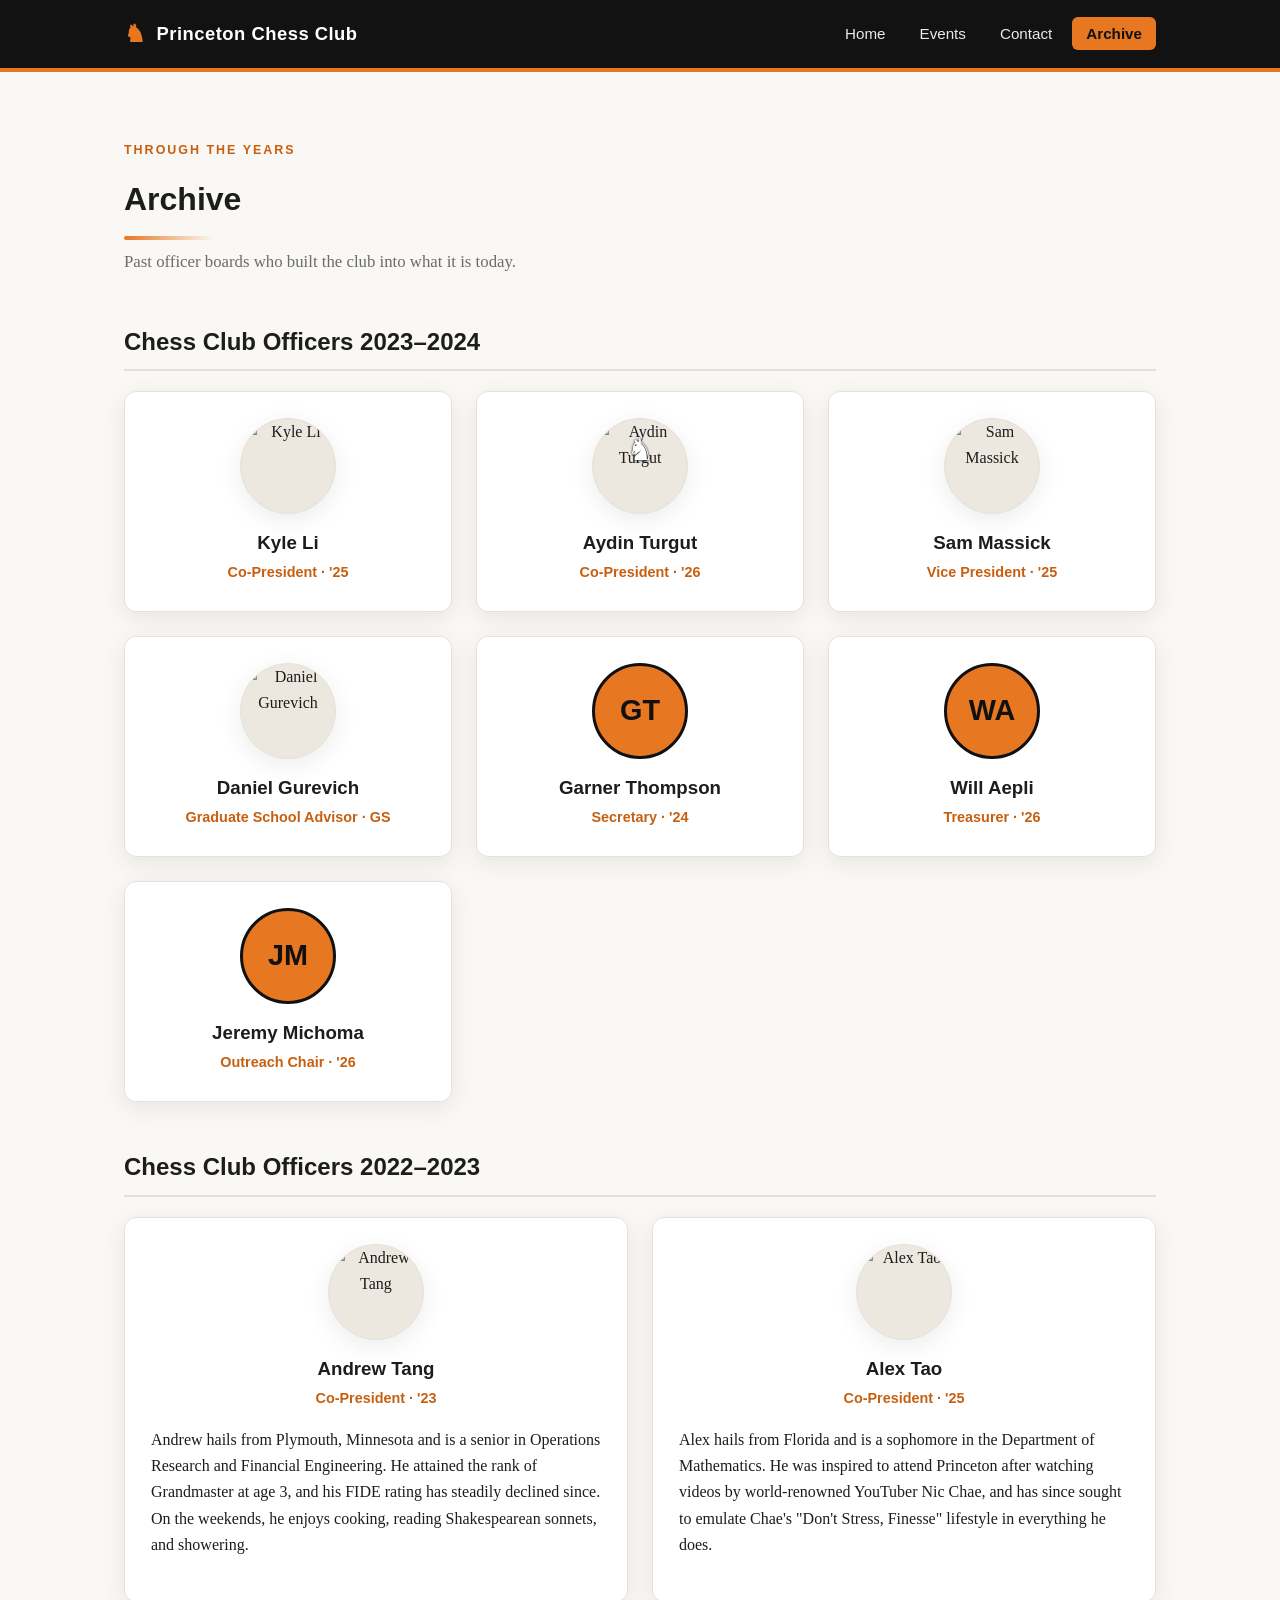
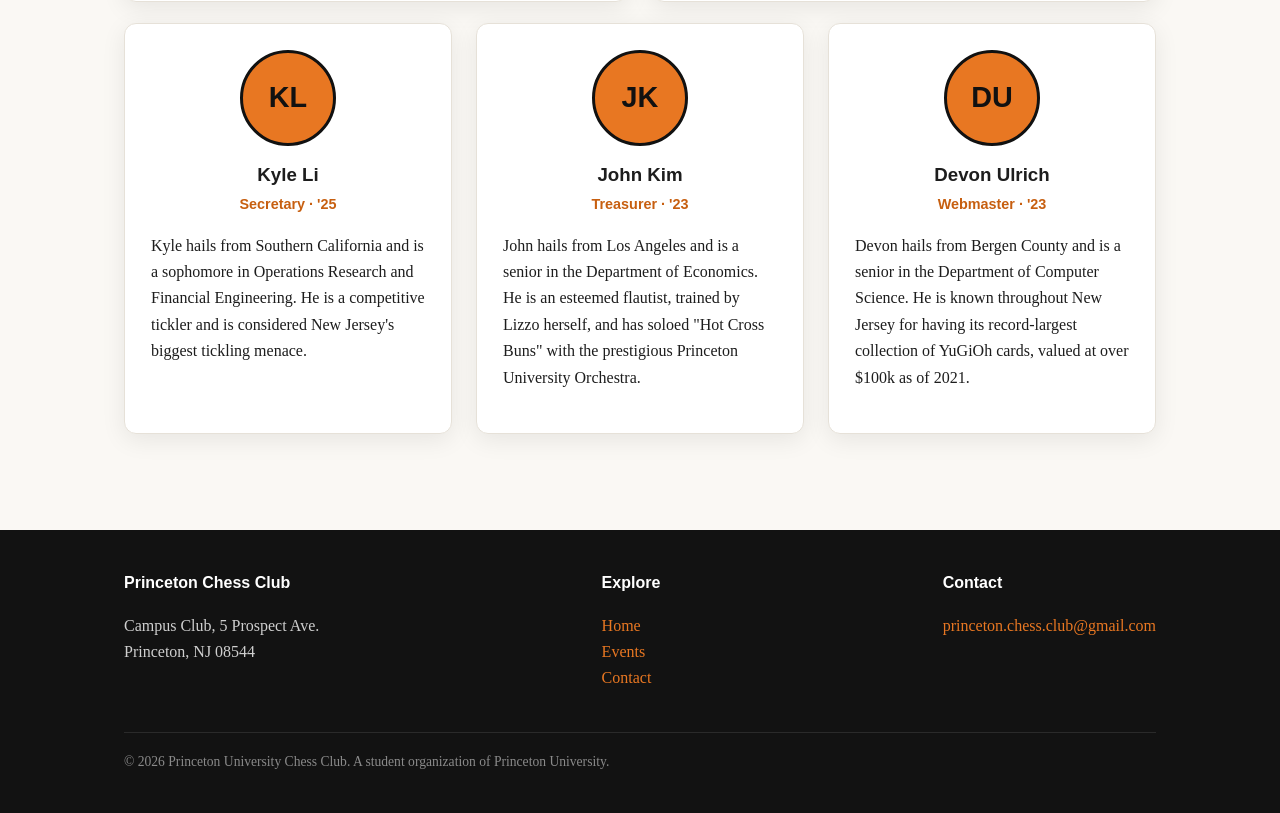
==== archive.html @ aa3be395 "Mirror the official Weebly site structure + document everything - Restructure nav to match the origi" ====
<!DOCTYPE html>
<!--
  ARCHIVE PAGE  (archive.html)
  ============================
  Mirrors the original site's Archive page: past officer boards, with their
  photos and the playful bios from the original site. Cards use class="tilt"
  for the 3D hover effect; photos use class="photo" for the safe fallback.
-->
<html lang="en">
<head>
<meta charset="UTF-8">
<meta name="viewport" content="width=device-width, initial-scale=1">
<title>Archive — Princeton University Chess Club</title>
<link rel="stylesheet" href="styles.css">
</head>
<body>

<nav class="nav">
  <div class="nav-inner">
    <a href="index.html" class="nav-brand"><span class="knight">&#9822;</span> Princeton Chess Club</a>
    <button class="nav-toggle" aria-label="Menu">&#9776;</button>
    <ul class="nav-links">
      <li><a href="index.html">Home</a></li>
      <li><a href="events.html">Events</a></li>
      <li><a href="contact.html">Contact</a></li>
      <li><a href="archive.html" class="active">Archive</a></li>
    </ul>
  </div>
</nav>

<main class="container">
  <p class="eyebrow">Through the Years</p>
  <h1 class="section-title">Archive</h1>
  <p class="section-sub">Past officer boards who built the club into what it is today.</p>

  <!-- ===================== 2023–2024 board ===================== -->
  <h2 class="year-heading">Chess Club Officers 2023&ndash;2024</h2>
  <div class="grid cols-3">
    <div class="card member tilt">
      <div class="photo-frame" style="width:96px;height:96px;border-radius:50%;margin:0 auto 14px;">
        <img class="photo" data-label="Kyle Li" src="https://princetonchess.weebly.com/uploads/1/2/2/9/122975584/published/img-2688_1.jpg" alt="Kyle Li">
      </div>
      <h3>Kyle Li</h3><div class="role">Co-President &middot; '25</div>
    </div>
    <div class="card member tilt">
      <div class="photo-frame" style="width:96px;height:96px;border-radius:50%;margin:0 auto 14px;">
        <img class="photo" data-label="Aydin Turgut" src="https://princetonchess.weebly.com/uploads/1/2/2/9/122975584/editor/img-0133_1.jpeg" alt="Aydin Turgut">
      </div>
      <h3>Aydin Turgut</h3><div class="role">Co-President &middot; '26</div>
    </div>
    <div class="card member tilt">
      <div class="photo-frame" style="width:96px;height:96px;border-radius:50%;margin:0 auto 14px;">
        <img class="photo" data-label="Sam Massick" src="https://princetonchess.weebly.com/uploads/1/2/2/9/122975584/published/sam_1.webp" alt="Sam Massick">
      </div>
      <h3>Sam Massick</h3><div class="role">Vice President &middot; '25</div>
    </div>
    <div class="card member tilt">
      <div class="photo-frame" style="width:96px;height:96px;border-radius:50%;margin:0 auto 14px;">
        <img class="photo" data-label="Daniel Gurevich" src="https://princetonchess.weebly.com/uploads/1/2/2/9/122975584/daniel_1.jpeg" alt="Daniel Gurevich">
      </div>
      <h3>Daniel Gurevich</h3><div class="role">Graduate School Advisor &middot; GS</div>
    </div>
    <div class="card member tilt"><div class="avatar">GT</div><h3>Garner Thompson</h3><div class="role">Secretary &middot; '24</div></div>
    <div class="card member tilt"><div class="avatar">WA</div><h3>Will Aepli</h3><div class="role">Treasurer &middot; '26</div></div>
    <div class="card member tilt"><div class="avatar">JM</div><h3>Jeremy Michoma</h3><div class="role">Outreach Chair &middot; '26</div></div>
  </div>

  <!-- ===================== 2022–2023 board (with the fun bios) ===================== -->
  <h2 class="year-heading">Chess Club Officers 2022&ndash;2023</h2>
  <div class="grid cols-2">
    <div class="card member tilt">
      <div class="photo-frame" style="width:96px;height:96px;border-radius:50%;margin:0 auto 14px;">
        <img class="photo" data-label="Andrew Tang" src="https://princetonchess.weebly.com/uploads/1/2/2/9/122975584/published/penguin_1.jpg" alt="Andrew Tang">
      </div>
      <h3>Andrew Tang</h3><div class="role">Co-President &middot; '23</div>
      <p style="text-align:left;">Andrew hails from Plymouth, Minnesota and is a senior in Operations Research and Financial Engineering. He attained the rank of Grandmaster at age 3, and his FIDE rating has steadily declined since. On the weekends, he enjoys cooking, reading Shakespearean sonnets, and showering.</p>
    </div>
    <div class="card member tilt">
      <div class="photo-frame" style="width:96px;height:96px;border-radius:50%;margin:0 auto 14px;">
        <img class="photo" data-label="Alex Tao" src="https://princetonchess.weebly.com/uploads/1/2/2/9/122975584/editor/img-5971_1.jpg" alt="Alex Tao">
      </div>
      <h3>Alex Tao</h3><div class="role">Co-President &middot; '25</div>
      <p style="text-align:left;">Alex hails from Florida and is a sophomore in the Department of Mathematics. He was inspired to attend Princeton after watching videos by world-renowned YouTuber Nic Chae, and has since sought to emulate Chae's "Don't Stress, Finesse" lifestyle in everything he does.</p>
    </div>
  </div>
  <div class="grid cols-3" style="margin-top:22px;">
    <div class="card member tilt">
      <div class="avatar">KL</div>
      <h3>Kyle Li</h3><div class="role">Secretary &middot; '25</div>
      <p style="text-align:left;">Kyle hails from Southern California and is a sophomore in Operations Research and Financial Engineering. He is a competitive tickler and is considered New Jersey's biggest tickling menace.</p>
    </div>
    <div class="card member tilt">
      <div class="avatar">JK</div>
      <h3>John Kim</h3><div class="role">Treasurer &middot; '23</div>
      <p style="text-align:left;">John hails from Los Angeles and is a senior in the Department of Economics. He is an esteemed flautist, trained by Lizzo herself, and has soloed "Hot Cross Buns" with the prestigious Princeton University Orchestra.</p>
    </div>
    <div class="card member tilt">
      <div class="avatar">DU</div>
      <h3>Devon Ulrich</h3><div class="role">Webmaster &middot; '23</div>
      <p style="text-align:left;">Devon hails from Bergen County and is a senior in the Department of Computer Science. He is known throughout New Jersey for having its record-largest collection of YuGiOh cards, valued at over $100k as of 2021.</p>
    </div>
  </div>
</main>

<footer class="footer">
  <div class="footer-inner">
    <div><h4>Princeton Chess Club</h4><p>Campus Club, 5 Prospect Ave.<br>Princeton, NJ 08544</p></div>
    <div><h4>Explore</h4><p><a href="index.html">Home</a><br><a href="events.html">Events</a><br><a href="contact.html">Contact</a></p></div>
    <div><h4>Contact</h4><p><a href="mailto:princeton.chess.club@gmail.com">princeton.chess.club@gmail.com</a></p></div>
    <div class="copy">&copy; 2026 Princeton University Chess Club. A student organization of Princeton University.</div>
  </div>
</footer>

<script src="script.js"></script>
</body>
</html>
---- styles.css ----
/* ============================================================================
   Princeton Chess Club — shared stylesheet (used by every page)
   ----------------------------------------------------------------------------
   HOW THIS FILE IS ORGANISED (top to bottom):
     1. :root          — colour + size "variables" you can change in one place
     2. Base/reset     — page-wide defaults (fonts, background)
     3. Custom cursor  — hides the arrow and styles the chess-piece cursor
     4. Nav            — the top navigation bar
     5. Layout         — .container, section titles, the .eyebrow label
     6. Hero           — the big animated banner at the top of the home page
     7. Buttons        — .btn styles + hover animation
     8. Cards / grids  — reusable boxes and the column grids
     9. Members/Team   — officer cards and the 3D "tilt" effect
    10. Forms          — input styling
    11. Photos         — image frames + the graceful "fallback" placeholder
    12. Mission/Sponsors — home-page sections
    13. Events/Contact — tournament entries and the contact layout
    14. Footer
    15. Responsive     — phone/tablet adjustments (the @media block)

   TIP: To recolour the whole site, change the values in :root below.
        Every colour elsewhere is written as var(--name), so one edit cascades.
   ============================================================================ */

/* 1. VARIABLES — change a value here and it updates everywhere it's used */
:root {
  --orange: #e87722;       /* Princeton orange */
  --orange-dark: #c75f10;
  --black: #121212;
  --ink: #1d1d1d;
  --paper: #faf8f4;
  --card: #ffffff;
  --muted: #6b6b6b;
  --line: #e6e1d8;
  --shadow: 0 6px 24px rgba(0,0,0,.08);
  --maxw: 1080px;
}

* { box-sizing: border-box; }
html { scroll-behavior: smooth; }
body {
  margin: 0;
  font-family: "Georgia", "Times New Roman", serif;
  color: var(--ink);
  background: var(--paper);
  line-height: 1.65;
}
/* Hide the default arrow site-wide on fine pointers (custom cursor takes over) */
@media (pointer: fine) {
  html.custom-cursor-on, html.custom-cursor-on * { cursor: none !important; }
}

/* Custom chess-piece cursor */
.cursor-piece {
  position: fixed; top: 0; left: 0; z-index: 10000; pointer-events: none;
  font-size: 30px; line-height: 1; transform: translate(-50%, -50%) rotate(0deg);
  color: #fff; text-shadow: 0 0 2px #111, 0 1px 3px rgba(0,0,0,.5);
  transition: font-size .18s ease, color .18s ease, transform .12s ease; will-change: transform;
}
.cursor-piece.hovering { font-size: 40px; color: var(--orange); }
.cursor-piece.clicking { transform: translate(-50%, -50%) scale(.7) rotate(-18deg); }
/* soft glow ring trailing behind */
.cursor-ring {
  position: fixed; top: 0; left: 0; z-index: 9999; pointer-events: none;
  width: 38px; height: 38px; border-radius: 50%; transform: translate(-50%, -50%);
  border: 2px solid rgba(232,119,34,.5);
  transition: width .25s ease, height .25s ease, opacity .3s, border-color .25s; opacity: 0;
}
.cursor-ring.hovering { width: 58px; height: 58px; border-color: rgba(232,119,34,.9); }

/* Scroll reveal */
.reveal { opacity: 0; transform: translateY(28px); transition: opacity .7s ease, transform .7s ease; }
.reveal.in { opacity: 1; transform: none; }

@media (prefers-reduced-motion: reduce) {
  .reveal { opacity: 1; transform: none; transition: none; }
  .cursor-piece, .cursor-ring { display: none !important; }
  html.custom-cursor-on, html.custom-cursor-on * { cursor: auto !important; }
}
h1, h2, h3, .nav-brand { font-family: "Helvetica Neue", Arial, sans-serif; }
a { color: var(--orange-dark); }
img { max-width: 100%; display: block; }

/* ---- Nav ---- */
.nav {
  position: sticky; top: 0; z-index: 50;
  background: var(--black);
  border-bottom: 4px solid var(--orange);
}
.nav-inner {
  max-width: var(--maxw); margin: 0 auto;
  display: flex; align-items: center; justify-content: space-between;
  padding: 14px 24px;
}
.nav-brand {
  color: #fff; font-weight: 800; font-size: 1.15rem;
  text-decoration: none; letter-spacing: .5px;
  display: flex; align-items: center; gap: 10px;
}
.nav-brand .knight { color: var(--orange); font-size: 1.5rem; display: inline-block; transition: transform .4s ease; }
.nav-brand:hover .knight { transform: rotate(360deg) scale(1.2); }
.nav-links { display: flex; gap: 6px; list-style: none; margin: 0; padding: 0; }
.nav-links a {
  color: #eaeaea; text-decoration: none; font-family: "Helvetica Neue", Arial, sans-serif;
  font-size: .95rem; padding: 8px 14px; border-radius: 6px; transition: .2s;
}
.nav-links a:hover { background: #2a2a2a; color: #fff; }
.nav-links a.active { background: var(--orange); color: #111; font-weight: 700; }
.nav-toggle { display: none; background: none; border: 0; color: #fff; font-size: 1.6rem; cursor: pointer; }

/* ---- Layout ---- */
.container { max-width: var(--maxw); margin: 0 auto; padding: 56px 24px; }
.section-title { font-size: 2rem; margin: 0 0 8px; position: relative; }
.section-title::after {
  content: ""; display: block; height: 4px; width: 0; margin-top: 10px;
  background: linear-gradient(90deg, var(--orange), transparent); border-radius: 4px;
  transition: width .8s ease .15s;
}
.section-title.in::after { width: 90px; }
.section-sub { color: var(--muted); margin: 0 0 32px; font-size: 1.05rem; }
.eyebrow {
  font-family: "Helvetica Neue", Arial, sans-serif; text-transform: uppercase;
  letter-spacing: 2px; font-size: .78rem; color: var(--orange-dark); font-weight: 700;
}

/* ---- Hero ---- */
.hero {
  position: relative; overflow: hidden;
  color: #fff; text-align: center; padding: 140px 24px 150px;
  background: linear-gradient(125deg, #0d0d0d, #1c1205, #3a1f02, #0d0d0d);
  background-size: 300% 300%;
  animation: gradientFlow 16s ease infinite;
}
@keyframes gradientFlow {
  0% { background-position: 0% 50%; }
  50% { background-position: 100% 50%; }
  100% { background-position: 0% 50%; }
}
/* drifting checkerboard layer */
.hero::before {
  content: ""; position: absolute; inset: -20%; z-index: 0; opacity: .10;
  background: repeating-conic-gradient(#fff 0% 25%, transparent 0% 50%) 0 / 64px 64px;
  animation: boardDrift 40s linear infinite;
}
@keyframes boardDrift { from { transform: rotate(0deg) translateY(0); } to { transform: rotate(8deg) translateY(-64px); } }
/* radial glow that breathes */
.hero::after {
  content: ""; position: absolute; left: 50%; top: 42%; z-index: 0;
  width: 760px; height: 760px; transform: translate(-50%, -50%);
  background: radial-gradient(circle, rgba(232,119,34,.30), rgba(232,119,34,0) 65%);
  animation: breathe 7s ease-in-out infinite;
}
@keyframes breathe { 0%,100% { opacity: .55; transform: translate(-50%,-50%) scale(1); } 50% { opacity: .9; transform: translate(-50%,-50%) scale(1.18); } }

.hero > * { position: relative; z-index: 2; }
.hero h1 { font-size: 3.6rem; margin: 14px 0 10px; line-height: 1.08; letter-spacing: -1px; animation: heroIn 1s ease both; }
.hero h1 .shimmer {
  background: linear-gradient(90deg, #e87722 0%, #ffd9a8 30%, #fff 50%, #ffd9a8 70%, #e87722 100%);
  background-size: 250% auto; -webkit-background-clip: text; background-clip: text;
  -webkit-text-fill-color: transparent; color: transparent;
  animation: shimmer 4.5s linear infinite;
}
@keyframes shimmer { to { background-position: 250% center; } }
.hero .rotator { display: block; font-size: 1.35rem; min-height: 1.6em; margin: 6px 0 26px; color: var(--orange); font-family: "Helvetica Neue", Arial, sans-serif; font-weight: 700; }
.hero .rotator .word { display: inline-block; animation: wordIn .5s ease; }
@keyframes wordIn { from { opacity: 0; transform: translateY(10px); } to { opacity: 1; transform: none; } }
.hero p { max-width: 620px; margin: 0 auto 30px; font-size: 1.15rem; color: #e2e2e2; animation: heroIn 1s ease .15s both; }
.hero .eyebrow { color: var(--orange); animation: heroIn 1s ease both; }
.hero .btn { animation: heroIn 1s ease .3s both; }
@keyframes heroIn { from { opacity: 0; transform: translateY(24px); } to { opacity: 1; transform: none; } }

/* scroll cue */
.scroll-cue { position: absolute; left: 50%; bottom: 26px; transform: translateX(-50%); z-index: 2; color: rgba(255,255,255,.7); font-size: 1.8rem; animation: bob 1.8s ease-in-out infinite; }
@keyframes bob { 0%,100% { transform: translate(-50%,0); } 50% { transform: translate(-50%,10px); } }

/* wave divider */
.wave { display: block; width: 100%; height: 70px; margin-top: -1px; }
.wave path { fill: var(--paper); }

/* stats band */
.stats { background: var(--black); color: #fff; }
.stats-inner { max-width: var(--maxw); margin: 0 auto; padding: 46px 24px; display: grid; grid-template-columns: repeat(4,1fr); gap: 24px; text-align: center; }
.stat .num { font-family: "Helvetica Neue", Arial, sans-serif; font-size: 2.8rem; font-weight: 800; color: var(--orange); line-height: 1; }
.stat .label { font-family: "Helvetica Neue", Arial, sans-serif; text-transform: uppercase; letter-spacing: 1px; font-size: .8rem; color: #bbb; margin-top: 6px; }

/* marquee */
.marquee { background: var(--orange); color: #111; overflow: hidden; white-space: nowrap; padding: 12px 0; font-family: "Helvetica Neue", Arial, sans-serif; font-weight: 700; }
.marquee .track { display: inline-block; padding-left: 100%; animation: scrollx 22s linear infinite; }
.marquee span { margin: 0 28px; }
@keyframes scrollx { to { transform: translateX(-100%); } }
.marquee:hover .track { animation-play-state: paused; }

/* Floating chess pieces in hero */
.float-piece {
  position: absolute; z-index: 1; color: rgba(232,119,34,.18);
  font-size: 3.4rem; pointer-events: none; user-select: none;
  animation: floatY linear infinite;
}
@keyframes floatY {
  0%   { transform: translateY(110%) rotate(0deg); opacity: 0; }
  10%  { opacity: 1; }
  90%  { opacity: 1; }
  100% { transform: translateY(-140%) rotate(20deg); opacity: 0; }
}

/* ---- Buttons ---- */
.btn {
  display: inline-block; font-family: "Helvetica Neue", Arial, sans-serif;
  background: var(--orange); color: #111; text-decoration: none; font-weight: 700;
  padding: 13px 26px; border-radius: 8px; border: 0; cursor: pointer; transition: .2s; font-size: 1rem;
}
.btn:hover { background: #fff; }
.btn.secondary { background: transparent; color: #fff; border: 2px solid var(--orange); }
.btn.secondary:hover { background: var(--orange); color: #111; }

/* ---- Cards / grids ---- */
.grid { display: grid; gap: 24px; }
.grid.cols-3 { grid-template-columns: repeat(3, 1fr); }
.grid.cols-2 { grid-template-columns: repeat(2, 1fr); }
.card {
  background: var(--card); border: 1px solid var(--line); border-radius: 12px;
  padding: 26px; box-shadow: var(--shadow);
  transition: transform .28s ease, box-shadow .28s ease, border-color .28s ease;
}
.card:hover { transform: translateY(-6px); box-shadow: 0 16px 36px rgba(0,0,0,.14); border-color: var(--orange); }
.card h3 { margin-top: 0; }
.card .icon { font-size: 2rem; display: inline-block; transition: transform .35s ease; }
.card:hover .icon { transform: rotate(-12deg) scale(1.18); }

.btn { transition: transform .2s ease, background .2s ease, box-shadow .2s ease; }
.btn:hover { transform: translateY(-3px); box-shadow: 0 8px 20px rgba(232,119,34,.4); }
.btn:active { transform: translateY(0); }

/* ---- Events ---- */
.event {
  display: flex; gap: 22px; align-items: center; background: var(--card);
  border: 1px solid var(--line); border-left: 6px solid var(--orange);
  border-radius: 10px; padding: 20px 24px; box-shadow: var(--shadow); margin-bottom: 16px;
}
.event .date {
  text-align: center; min-width: 78px; font-family: "Helvetica Neue", Arial, sans-serif;
}
.event .date .day { font-size: 1.9rem; font-weight: 800; color: var(--orange-dark); line-height: 1; }
.event .date .mon { text-transform: uppercase; font-size: .8rem; letter-spacing: 1px; color: var(--muted); }
.event .body { flex: 1; }
.event .body h3 { margin: 0 0 4px; }
.event .body p { margin: 0; color: var(--muted); }
.tag {
  display: inline-block; font-family: "Helvetica Neue", Arial, sans-serif; font-size: .72rem;
  text-transform: uppercase; letter-spacing: 1px; background: #1d1d1d; color: #fff;
  padding: 3px 10px; border-radius: 20px; margin-top: 6px;
}

/* ---- Members ---- */
.member { text-align: center; }
.avatar {
  width: 96px; height: 96px; border-radius: 50%; margin: 0 auto 14px;
  background: var(--orange); color: #111; display: flex; align-items: center; justify-content: center;
  font-family: "Helvetica Neue", Arial, sans-serif; font-weight: 800; font-size: 1.8rem;
  border: 3px solid #111;
}
/* Tilt / interactive team cards */
.tilt { transform-style: preserve-3d; transition: transform .15s ease, box-shadow .25s ease, border-color .25s ease; will-change: transform; }
.tilt .avatar, .tilt h3, .tilt .role { transition: transform .15s ease; transform: translateZ(28px); }
.team-banner {
  text-align: center; padding: 10px 0 6px;
}
.team-banner .lead-avatars { display: flex; justify-content: center; gap: -10px; }
.member h3 { margin: 0 0 2px; }
.member .role { color: var(--orange-dark); font-family: "Helvetica Neue", Arial, sans-serif; font-weight: 700; font-size: .9rem; }
.member .rating { color: var(--muted); font-size: .9rem; }

table.ratings { width: 100%; border-collapse: collapse; background: var(--card); box-shadow: var(--shadow); border-radius: 12px; overflow: hidden; }
table.ratings th, table.ratings td { padding: 14px 18px; text-align: left; border-bottom: 1px solid var(--line); }
table.ratings th { background: var(--black); color: #fff; font-family: "Helvetica Neue", Arial, sans-serif; font-size: .85rem; text-transform: uppercase; letter-spacing: 1px; }
table.ratings tr:last-child td { border-bottom: 0; }
table.ratings tr:hover td { background: #fdf3ea; }

/* ---- Forms ---- */
.form-wrap { background: var(--card); border: 1px solid var(--line); border-radius: 12px; padding: 32px; box-shadow: var(--shadow); }
.field { margin-bottom: 18px; }
.field label { display: block; font-family: "Helvetica Neue", Arial, sans-serif; font-weight: 600; margin-bottom: 6px; font-size: .92rem; }
.field input, .field select, .field textarea {
  width: 100%; padding: 12px 14px; border: 1px solid var(--line); border-radius: 8px;
  font-family: inherit; font-size: 1rem; background: #fff;
}
.field input:focus, .field select:focus, .field textarea:focus { outline: 2px solid var(--orange); border-color: var(--orange); }
.form-note { display: none; margin-top: 16px; padding: 14px; background: #eafaef; border: 1px solid #b7e6c6; border-radius: 8px; color: #1c6b38; font-family: "Helvetica Neue", Arial, sans-serif; }

/* ---- Misc ---- */
.split { display: grid; grid-template-columns: 1.2fr 1fr; gap: 40px; align-items: start; }
.info-list { list-style: none; padding: 0; margin: 0; }
.info-list li { padding: 10px 0; border-bottom: 1px solid var(--line); display: flex; gap: 12px; }
.info-list li b { font-family: "Helvetica Neue", Arial, sans-serif; min-width: 90px; }
.socials { display: flex; gap: 12px; flex-wrap: wrap; }
.socials a { background: var(--black); color: #fff; padding: 10px 16px; border-radius: 8px; text-decoration: none; font-family: "Helvetica Neue", Arial, sans-serif; font-size: .9rem; }
.socials a:hover { background: var(--orange); color: #111; }

/* ---- Photos ---- */
.photo-frame {
  position: relative; border-radius: 12px; overflow: hidden; box-shadow: var(--shadow);
  border: 1px solid var(--line); background: #ece7df;
}
.photo-frame img { width: 100%; height: 100%; object-fit: cover; display: block; transition: transform .6s ease; }
.photo-frame:hover img { transform: scale(1.06); }
.photo-frame .caption {
  position: absolute; left: 0; right: 0; bottom: 0; padding: 14px 16px 12px;
  background: linear-gradient(transparent, rgba(0,0,0,.72)); color: #fff;
  font-family: "Helvetica Neue", Arial, sans-serif; font-size: .88rem;
}
/* graceful fallback when a photo fails to load */
.photo-fallback {
  display: flex; align-items: center; justify-content: center; flex-direction: column;
  width: 100%; height: 100%; min-height: 200px; color: #b58a55; gap: 8px;
  background: repeating-conic-gradient(#efe7da 0% 25%, #e6dccb 0% 50%) 0 / 40px 40px;
}
.photo-fallback .pc { font-size: 2.6rem; }
.photo-fallback .lbl { font-family: "Helvetica Neue", Arial, sans-serif; font-size: .82rem; color: #8a6a3f; }

.gallery { display: grid; grid-template-columns: repeat(4, 1fr); gap: 14px; }
.gallery .photo-frame:nth-child(1) { grid-row: span 2; }
.gallery .photo-frame { min-height: 180px; }

/* ---- Mission / values ---- */
.values .card { border-top: 4px solid var(--orange); }
.mission-statement {
  font-size: 1.5rem; line-height: 1.6; max-width: 820px; font-family: "Georgia", serif;
}
.mission-statement b { color: var(--orange-dark); }

/* ---- Sponsors ---- */
.sponsors { background: #fff; border-top: 1px solid var(--line); border-bottom: 1px solid var(--line); }
.sponsors-inner { max-width: var(--maxw); margin: 0 auto; padding: 44px 24px; text-align: center; }
.sponsor-logos { display: flex; gap: 50px; justify-content: center; align-items: center; flex-wrap: wrap; margin-top: 22px; }
.sponsor-logos img { max-height: 70px; max-width: 230px; filter: grayscale(1); opacity: .75; transition: filter .3s, opacity .3s, transform .3s; }
.sponsor-logos a:hover img { filter: none; opacity: 1; transform: scale(1.05); }

/* ---- Tournament / event entries (Events page) ----
   Each past tournament is an ".event-entry": a card with an optional photo,
   a title, a meta line (place + date), and a description paragraph. */
.event-entry {
  background: var(--card); border: 1px solid var(--line); border-left: 6px solid var(--orange);
  border-radius: 12px; padding: 26px 28px; margin-bottom: 22px; box-shadow: var(--shadow);
}
.event-entry h3 { margin: 0 0 4px; font-size: 1.35rem; }
.event-entry .meta {
  font-family: "Helvetica Neue", Arial, sans-serif; color: var(--orange-dark);
  font-weight: 700; font-size: .9rem; margin-bottom: 10px;
}
.event-entry .donors { font-style: italic; color: var(--muted); font-size: .92rem; }
.year-heading { font-size: 1.5rem; margin: 46px 0 20px; padding-bottom: 8px; border-bottom: 2px solid var(--line); }

/* A photo that sits above an event write-up, with its caption underneath */
.event-photo { margin: 0 0 22px; }
.event-photo .photo-frame { max-height: 380px; }
.event-photo .credit { font-size: .85rem; color: var(--muted); margin-top: 6px; font-style: italic; }

/* Two announcement boxes at the top of the Events page */
.announce { display: grid; grid-template-columns: 1fr 1fr; gap: 22px; margin-bottom: 16px; }
.announce .card h3 { margin-top: 0; }

/* ---- Contact page ---- */
.contact-grid { display: grid; grid-template-columns: 1.2fr 1fr; gap: 32px; align-items: start; }
.contact-grid .big-email { font-size: 1.25rem; font-family: "Helvetica Neue", Arial, sans-serif; font-weight: 700; }
.map-embed { width: 100%; height: 320px; border: 0; border-radius: 12px; box-shadow: var(--shadow); }

@media (max-width: 820px) {
  .announce, .contact-grid { grid-template-columns: 1fr; }
}

/* ---- Footer ---- */
.footer { background: var(--black); color: #cfcfcf; margin-top: 40px; }
.footer-inner { max-width: var(--maxw); margin: 0 auto; padding: 40px 24px; display: flex; justify-content: space-between; flex-wrap: wrap; gap: 24px; }
.footer a { color: var(--orange); text-decoration: none; }
.footer h4 { color: #fff; font-family: "Helvetica Neue", Arial, sans-serif; margin: 0 0 10px; }
.footer .copy { width: 100%; border-top: 1px solid #2a2a2a; padding-top: 18px; font-size: .85rem; color: #8a8a8a; }

/* ---- Responsive ---- */
@media (max-width: 820px) {
  .grid.cols-3, .grid.cols-2 { grid-template-columns: 1fr; }
  .split { grid-template-columns: 1fr; }
  .stats-inner { grid-template-columns: repeat(2,1fr); }
  .hero h1 { font-size: 2.4rem; }
  .nav-toggle { display: block; }
  .nav-links {
    display: none; position: absolute; top: 100%; left: 0; right: 0;
    flex-direction: column; background: var(--black); padding: 12px 24px; gap: 4px;
  }
  .nav-links.open { display: flex; }
  .nav-inner { position: relative; }
}
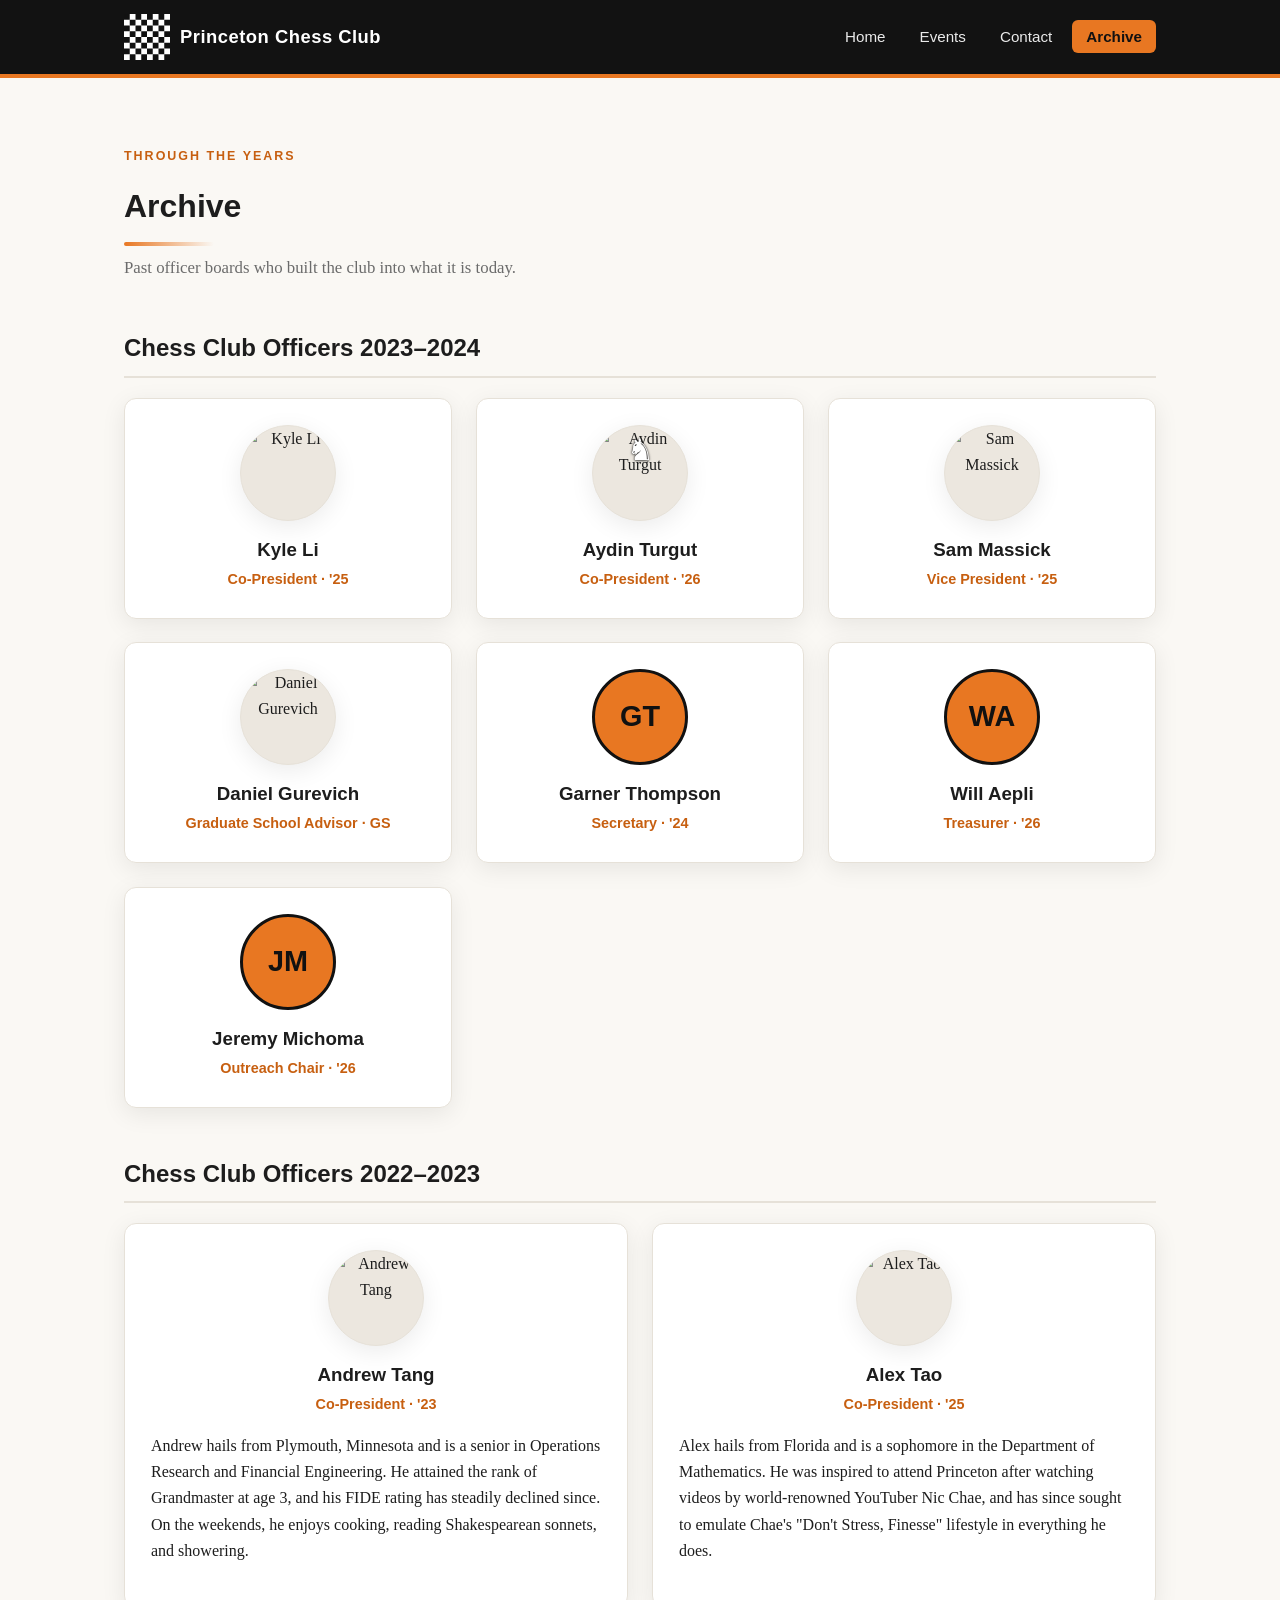
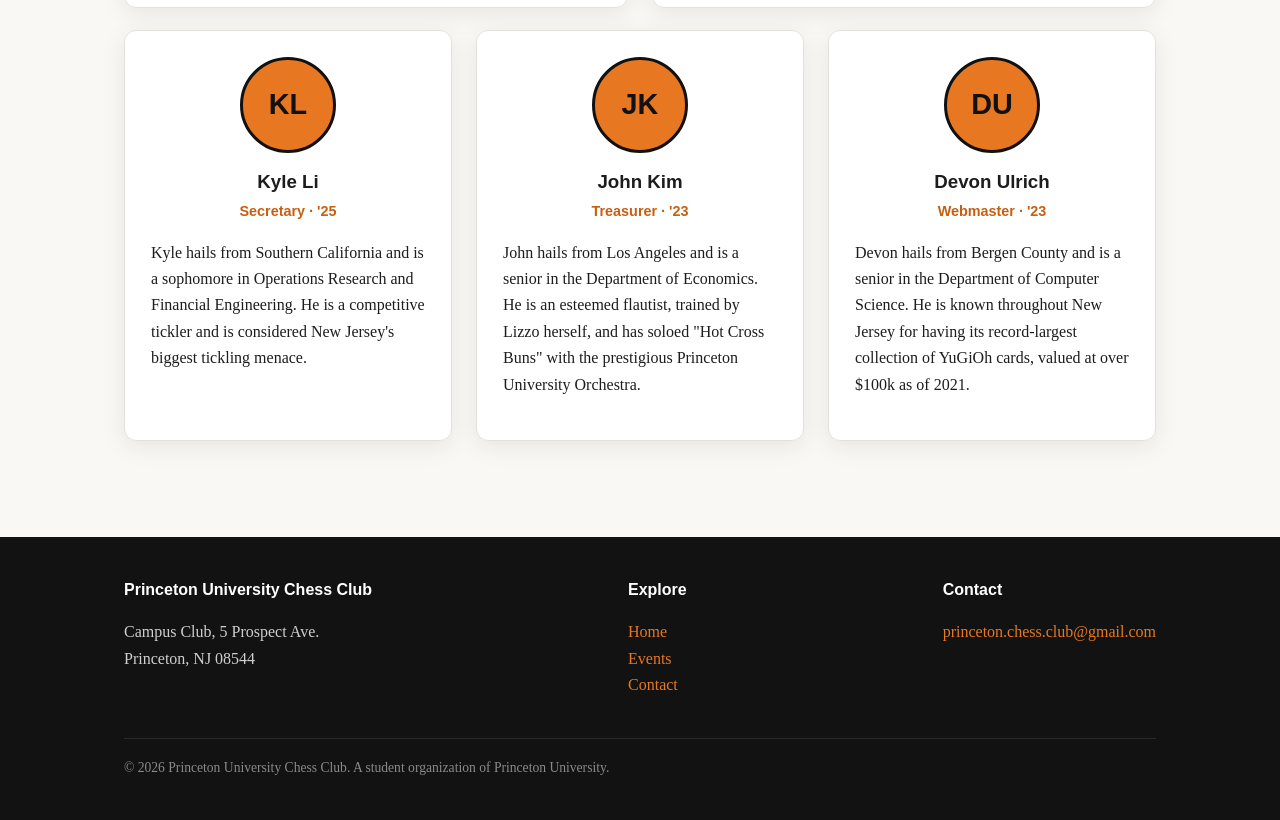
==== commit f427eb6e: "Add Princeton crest logo, sponsors-first home, mission, final copy" ====
--- a/archive.html
+++ b/archive.html
@@ -17,7 +17,7 @@
 
 <nav class="nav">
   <div class="nav-inner">
-    <a href="index.html" class="nav-brand"><span class="knight">&#9822;</span> Princeton Chess Club</a>
+    <a href="index.html" class="nav-brand"><img class="brand-logo" src="logo.svg" alt="Princeton Chess Club logo"> Princeton Chess Club</a>
     <button class="nav-toggle" aria-label="Menu">&#9776;</button>
     <ul class="nav-links">
       <li><a href="index.html">Home</a></li>
@@ -104,7 +104,7 @@
 
 <footer class="footer">
   <div class="footer-inner">
-    <div><h4>Princeton Chess Club</h4><p>Campus Club, 5 Prospect Ave.<br>Princeton, NJ 08544</p></div>
+    <div><h4>Princeton University Chess Club</h4><p>Campus Club, 5 Prospect Ave.<br>Princeton, NJ 08544</p></div>
     <div><h4>Explore</h4><p><a href="index.html">Home</a><br><a href="events.html">Events</a><br><a href="contact.html">Contact</a></p></div>
     <div><h4>Contact</h4><p><a href="mailto:princeton.chess.club@gmail.com">princeton.chess.club@gmail.com</a></p></div>
     <div class="copy">&copy; 2026 Princeton University Chess Club. A student organization of Princeton University.</div>
--- a/styles.css
+++ b/styles.css
@@ -99,6 +99,8 @@
 }
 .nav-brand .knight { color: var(--orange); font-size: 1.5rem; display: inline-block; transition: transform .4s ease; }
 .nav-brand:hover .knight { transform: rotate(360deg) scale(1.2); }
+.nav-brand .brand-logo { height: 46px; width: auto; display: inline-block; transition: transform .4s ease; }
+.nav-brand:hover .brand-logo { transform: rotate(-6deg) scale(1.1); }
 .nav-links { display: flex; gap: 6px; list-style: none; margin: 0; padding: 0; }
 .nav-links a {
   color: #eaeaea; text-decoration: none; font-family: "Helvetica Neue", Arial, sans-serif;
@@ -333,7 +335,48 @@
 .sponsors-inner { max-width: var(--maxw); margin: 0 auto; padding: 44px 24px; text-align: center; }
 .sponsor-logos { display: flex; gap: 50px; justify-content: center; align-items: center; flex-wrap: wrap; margin-top: 22px; }
 .sponsor-logos img { max-height: 70px; max-width: 230px; filter: grayscale(1); opacity: .75; transition: filter .3s, opacity .3s, transform .3s; }
-.sponsor-logos a:hover img { filter: none; opacity: 1; transform: scale(1.05); }
+.sponsor-logos a:hover img { filter: none; opacity: 1; transform: scale(1.08); }
+
+/* Animated sponsors band (the one moved above the mission) */
+.sponsors-hero {
+  position: relative; overflow: hidden;
+  background: linear-gradient(120deg, #fff 0%, #fff7ef 45%, #ffe9d2 50%, #fff7ef 55%, #fff 100%);
+  background-size: 220% 100%; animation: sponsorSheen 7s ease-in-out infinite;
+}
+@keyframes sponsorSheen { 0%,100% { background-position: 0% 0; } 50% { background-position: 100% 0; } }
+
+/* Title: animated gradient text that keeps moving + a growing underline */
+.sponsor-title {
+  font-size: 1rem; letter-spacing: 4px; position: relative; display: inline-block;
+  background: linear-gradient(90deg, var(--orange) 0%, #c75f10 25%, #111 50%, #c75f10 75%, var(--orange) 100%);
+  background-size: 220% auto; -webkit-background-clip: text; background-clip: text;
+  -webkit-text-fill-color: transparent; color: transparent;
+  animation: titleFlow 5s linear infinite, titlePulse 2.6s ease-in-out infinite;
+}
+@keyframes titleFlow { to { background-position: 220% center; } }
+@keyframes titlePulse { 0%,100% { transform: scale(1); } 50% { transform: scale(1.04); } }
+.sponsor-title::after {
+  content: ""; position: absolute; left: 50%; bottom: -8px; transform: translateX(-50%);
+  height: 3px; width: 0; background: var(--orange); border-radius: 3px;
+  animation: titleLine 2.6s ease-in-out infinite;
+}
+@keyframes titleLine { 0%,100% { width: 30px; opacity: .6; } 50% { width: 120px; opacity: 1; } }
+
+/* Logos: float in, then gently bob, with a glow pulse behind them */
+.sponsor-item { position: relative; display: inline-flex; animation: logoFloat 4.5s ease-in-out infinite; }
+.sponsor-item:nth-child(2) { animation-delay: .6s; }
+.sponsor-item::before {
+  content: ""; position: absolute; inset: -18px; border-radius: 50%;
+  background: radial-gradient(circle, rgba(232,119,34,.28), transparent 70%);
+  opacity: 0; transition: opacity .35s; z-index: -1;
+}
+.sponsor-item:hover::before { opacity: 1; }
+@keyframes logoFloat { 0%,100% { transform: translateY(0); } 50% { transform: translateY(-8px); } }
+
+@media (prefers-reduced-motion: reduce) {
+  .sponsors-hero, .sponsor-title, .sponsor-title::after, .sponsor-item { animation: none; }
+  .sponsor-title { -webkit-text-fill-color: var(--orange-dark); color: var(--orange-dark); }
+}
 
 /* ---- Tournament / event entries (Events page) ----
    Each past tournament is an ".event-entry": a card with an optional photo,
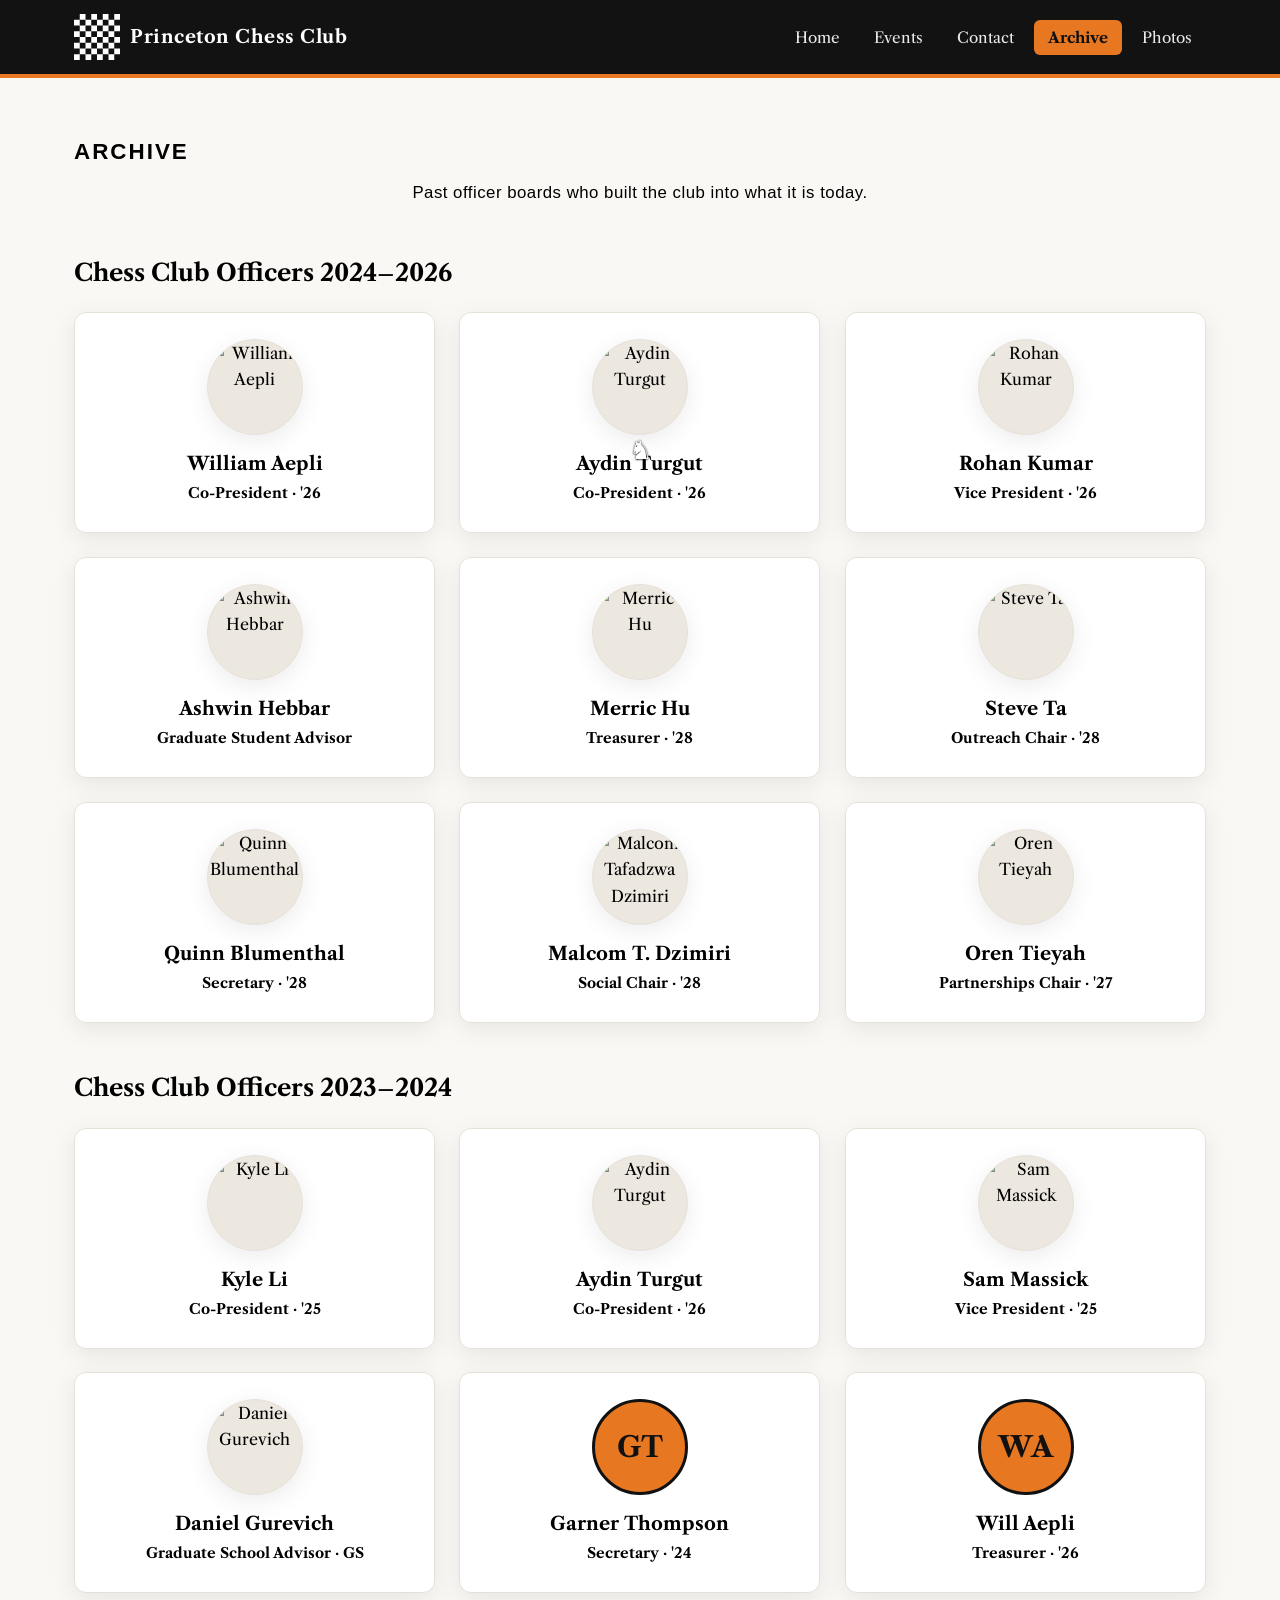
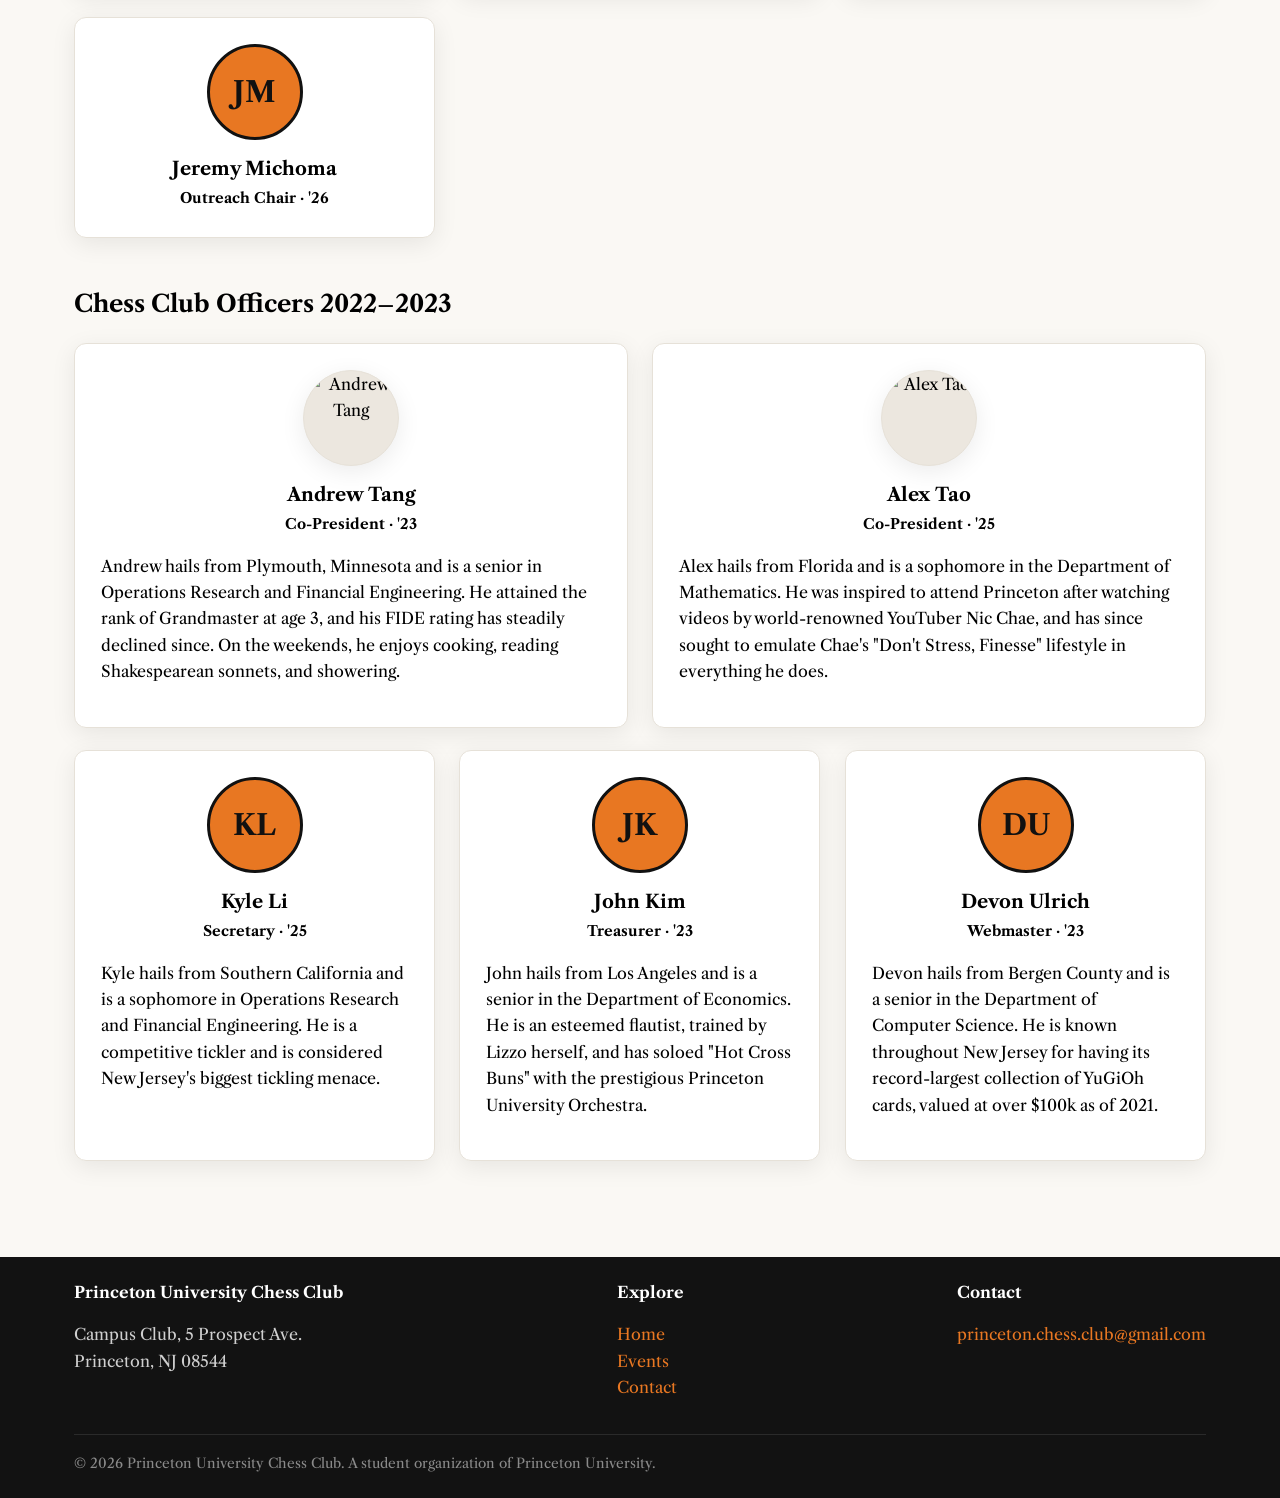
==== commit b5b00e0e: "Add Photos page with collage, Pan-Ams 2026 event, fix event photo display" ====
--- a/archive.html
+++ b/archive.html
@@ -24,14 +24,77 @@
       <li><a href="events.html">Events</a></li>
       <li><a href="contact.html">Contact</a></li>
       <li><a href="archive.html" class="active">Archive</a></li>
+      <li><a href="photos.html">Photos</a></li>
     </ul>
   </div>
 </nav>
 
 <main class="container">
+<svg class="spine spine-subtle" aria-hidden="true" preserveAspectRatio="none">
+  <path class="spine-path" d=""></path>
+</svg>
   <p class="eyebrow">Through the Years</p>
   <h1 class="section-title">Archive</h1>
   <p class="section-sub">Past officer boards who built the club into what it is today.</p>
+
+  <!-- ===================== 2024–2026 board ===================== -->
+  <h2 class="year-heading">Chess Club Officers 2024&ndash;2026</h2>
+  <div class="grid cols-3">
+    <div class="card member tilt">
+      <div class="photo-frame" style="width:96px;height:96px;border-radius:50%;margin:0 auto 14px;">
+        <img class="photo" data-label="William Aepli" src="https://princetonchess.weebly.com/uploads/1/2/2/9/122975584/published/william-aepli-photo.jpg?1750379592" alt="William Aepli">
+      </div>
+      <h3>William Aepli</h3><div class="role">Co-President &middot; '26</div>
+    </div>
+    <div class="card member tilt">
+      <div class="photo-frame" style="width:96px;height:96px;border-radius:50%;margin:0 auto 14px;">
+        <img class="photo" data-label="Aydin Turgut" src="https://princetonchess.weebly.com/uploads/1/2/2/9/122975584/published/img-0133.jpeg?1694532935" alt="Aydin Turgut">
+      </div>
+      <h3>Aydin Turgut</h3><div class="role">Co-President &middot; '26</div>
+    </div>
+    <div class="card member tilt">
+      <div class="photo-frame" style="width:96px;height:96px;border-radius:50%;margin:0 auto 14px;">
+        <img class="photo" data-label="Rohan Kumar" src="https://princetonchess.weebly.com/uploads/1/2/2/9/122975584/published/rohan-kumar.jpg?1750380470" alt="Rohan Kumar">
+      </div>
+      <h3>Rohan Kumar</h3><div class="role">Vice President &middot; '26</div>
+    </div>
+    <div class="card member tilt">
+      <div class="photo-frame" style="width:96px;height:96px;border-radius:50%;margin:0 auto 14px;">
+        <img class="photo" data-label="Ashwin Hebbar" src="https://princetonchess.weebly.com/uploads/1/2/2/9/122975584/published/ashwin.jpg?1750380491" alt="Ashwin Hebbar">
+      </div>
+      <h3>Ashwin Hebbar</h3><div class="role">Graduate Student Advisor</div>
+    </div>
+    <div class="card member tilt">
+      <div class="photo-frame" style="width:96px;height:96px;border-radius:50%;margin:0 auto 14px;">
+        <img class="photo" data-label="Merric Hu" src="https://princetonchess.weebly.com/uploads/1/2/2/9/122975584/published/merric-hu.jpg?1750380243" alt="Merric Hu">
+      </div>
+      <h3>Merric Hu</h3><div class="role">Treasurer &middot; '28</div>
+    </div>
+    <div class="card member tilt">
+      <div class="photo-frame" style="width:96px;height:96px;border-radius:50%;margin:0 auto 14px;">
+        <img class="photo" data-label="Steve Ta" src="https://princetonchess.weebly.com/uploads/1/2/2/9/122975584/published/photo-2025-06-19-18-41-40.png?1750380656" alt="Steve Ta">
+      </div>
+      <h3>Steve Ta</h3><div class="role">Outreach Chair &middot; '28</div>
+    </div>
+    <div class="card member tilt">
+      <div class="photo-frame" style="width:96px;height:96px;border-radius:50%;margin:0 auto 14px;">
+        <img class="photo" data-label="Quinn Blumenthal" src="https://princetonchess.weebly.com/uploads/1/2/2/9/122975584/published/img-20250702-160447-2.jpg?1751498230" alt="Quinn Blumenthal">
+      </div>
+      <h3>Quinn Blumenthal</h3><div class="role">Secretary &middot; '28</div>
+    </div>
+    <div class="card member tilt">
+      <div class="photo-frame" style="width:96px;height:96px;border-radius:50%;margin:0 auto 14px;">
+        <img class="photo" data-label="Malcom T. Dzimiri" src="https://princetonchess.weebly.com/uploads/1/2/2/9/122975584/published/photo-2025-06-20-09-20-05.png?1750461741" alt="Malcom Tafadzwa Dzimiri">
+      </div>
+      <h3>Malcom T. Dzimiri</h3><div class="role">Social Chair &middot; '28</div>
+    </div>
+    <div class="card member tilt">
+      <div class="photo-frame" style="width:96px;height:96px;border-radius:50%;margin:0 auto 14px;">
+        <img class="photo" data-label="Oren Tieyah" src="https://princetonchess.weebly.com/uploads/1/2/2/9/122975584/published/me-image.jpg?1750805683" alt="Oren Tieyah">
+      </div>
+      <h3>Oren Tieyah</h3><div class="role">Partnerships Chair &middot; '27</div>
+    </div>
+  </div>
 
   <!-- ===================== 2023–2024 board ===================== -->
   <h2 class="year-heading">Chess Club Officers 2023&ndash;2024</h2>
--- a/styles.css
+++ b/styles.css
@@ -22,6 +22,10 @@
         Every colour elsewhere is written as var(--name), so one edit cascades.
    ============================================================================ */
 
+/* Site-wide font: Princeton Monticello (University brand face — used if installed
+   locally) with a close Caslon-style web fallback (Libre Caslon Text). */
+@import url('https://fonts.googleapis.com/css2?family=Libre+Caslon+Text:ital,wght@0,400;0,700;1,400&display=swap');
+
 /* 1. VARIABLES — change a value here and it updates everywhere it's used */
 :root {
   --orange: #e87722;       /* Princeton orange */
@@ -33,7 +37,7 @@
   --muted: #6b6b6b;
   --line: #e6e1d8;
   --shadow: 0 6px 24px rgba(0,0,0,.08);
-  --maxw: 1080px;
+  --maxw: 1180px;
 }
 
 * { box-sizing: border-box; }
@@ -50,15 +54,18 @@
   html.custom-cursor-on, html.custom-cursor-on * { cursor: none !important; }
 }
 
-/* Custom chess-piece cursor */
+/* Custom pawn cursor — tilted like a normal arrow cursor (tip points up-left
+   at the actual click point) but still clearly a chess pawn. The glyph's top
+   sits at the pointer; we nudge + rotate it so the "point" lands on target. */
 .cursor-piece {
   position: fixed; top: 0; left: 0; z-index: 10000; pointer-events: none;
-  font-size: 30px; line-height: 1; transform: translate(-50%, -50%) rotate(0deg);
-  color: #fff; text-shadow: 0 0 2px #111, 0 1px 3px rgba(0,0,0,.5);
+  font-size: 26px; line-height: 1; transform-origin: 20% 8%;
+  transform: translate(-18%, -6%) rotate(-32deg);
+  color: #fff; text-shadow: 0 0 1.5px #111, 0 1px 2px rgba(0,0,0,.55);
   transition: font-size .18s ease, color .18s ease, transform .12s ease; will-change: transform;
 }
-.cursor-piece.hovering { font-size: 40px; color: var(--orange); }
-.cursor-piece.clicking { transform: translate(-50%, -50%) scale(.7) rotate(-18deg); }
+.cursor-piece.hovering { font-size: 34px; color: var(--orange); }
+.cursor-piece.clicking { transform: translate(-18%, -6%) rotate(-32deg) scale(.8); }
 /* soft glow ring trailing behind */
 .cursor-ring {
   position: fixed; top: 0; left: 0; z-index: 9999; pointer-events: none;
@@ -77,7 +84,14 @@
   .cursor-piece, .cursor-ring { display: none !important; }
   html.custom-cursor-on, html.custom-cursor-on * { cursor: auto !important; }
 }
-h1, h2, h3, .nav-brand { font-family: "Helvetica Neue", Arial, sans-serif; }
+/* Force Playfair Display everywhere (overrides all other font declarations) */
+body, h1, h2, h3, h4, h5, h6, p, a, span, div, li, ul, blockquote,
+input, select, textarea, button, table, th, td,
+.nav-brand, .nav-links a, .eyebrow, .btn, .role, .meta, .num, .label,
+.section-title, .section-sub, .mission-statement, .year-heading, .credit, .tag {
+  font-family: 'Princeton Monticello', 'Monticello', 'Libre Caslon Text', Georgia, 'Times New Roman', serif !important;
+}
+h1, h2, h3, .nav-brand { font-family: 'Princeton Monticello', 'Monticello', 'Libre Caslon Text', Georgia, serif; }
 a { color: var(--orange-dark); }
 img { max-width: 100%; display: block; }
 
@@ -112,23 +126,106 @@
 
 /* ---- Layout ---- */
 .container { max-width: var(--maxw); margin: 0 auto; padding: 56px 24px; }
-.section-title { font-size: 2rem; margin: 0 0 8px; position: relative; }
-.section-title::after {
-  content: ""; display: block; height: 4px; width: 0; margin-top: 10px;
-  background: linear-gradient(90deg, var(--orange), transparent); border-radius: 4px;
-  transition: width .8s ease .15s;
-}
-.section-title.in::after { width: 90px; }
-.section-sub { color: var(--muted); margin: 0 0 32px; font-size: 1.05rem; }
+
+/* ---- Curvy spine path (home page) ---- */
+main { position: relative; }
+main > section { position: relative; z-index: 1; }
+.spine {
+  position: absolute; top: 0; left: 0; width: 100%; height: 100%;
+  pointer-events: none; z-index: 0; overflow: visible;
+}
+.spine-path {
+  fill: none; stroke: var(--orange); stroke-width: 3;
+  stroke-linecap: round; stroke-linejoin: round; opacity: .55;
+  /* start fully hidden — JS sets the real values once the path is measured */
+  stroke-dasharray: 99999;
+  stroke-dashoffset: 99999;
+  filter: drop-shadow(0 2px 6px rgba(232,119,34,.35));
+  transition: stroke-dashoffset 1.7s cubic-bezier(.22,.61,.36,1);
+  animation: spineBreathe 3.8s ease-in-out infinite;
+}
+/* the burst gently breathes — coming "in and out" around the scene */
+@keyframes spineBreathe {
+  0%, 100% { opacity: .5; }
+  50%      { opacity: .72; }
+}
+/* Subtle variant for events / archive pages — sits behind all text */
+.spine-subtle { z-index: -1; }
+.spine-subtle .spine-path {
+  stroke-width: 1.8; opacity: .32;
+  filter: drop-shadow(0 1px 4px rgba(232,119,34,.2));
+}
+@media (prefers-reduced-motion: reduce) {
+  .spine-path { animation: none; }
+}
+
+/* ---- Contact page "Connect with us" animation ---- */
+.connect-cta {
+  position: relative;
+  display: flex; align-items: center; justify-content: center;
+  gap: 12px; margin: 8px auto 36px;
+  width: fit-content;
+}
+.connect-text {
+  font-family: "Helvetica Neue", Arial, sans-serif;
+  font-size: 1rem; font-weight: 700; letter-spacing: 2.5px;
+  text-transform: uppercase; color: var(--orange);
+  animation: connectFade 2.8s ease-in-out infinite;
+}
+.connect-pulse {
+  display: inline-block; width: 10px; height: 10px;
+  border-radius: 50%; background: var(--orange);
+  animation: connectPulse 2.8s ease-in-out infinite;
+}
+@keyframes connectFade {
+  0%, 100% { opacity: .5; }
+  50%       { opacity: 1; }
+}
+@keyframes connectPulse {
+  0%, 100% { transform: scale(1); opacity: .5; }
+  50%       { transform: scale(1.45); opacity: 1; }
+}
+@media (prefers-reduced-motion: reduce) {
+  .connect-text, .connect-pulse { animation: none; opacity: 1; }
+}
+/* Subheaders are centred so the curve runs down the middle, over the text.
+   script.js nudges them slightly left/right so the line gently weaves. */
+.spine-target {
+  text-align: center;
+  display: block;
+  margin-left: auto; margin-right: auto;
+  transition: transform .7s cubic-bezier(.22,1,.36,1), font-weight .25s ease, color .25s ease;
+  will-change: transform;
+}
+/* Give each subheader clear breathing room so it reads as a header
+   sitting cleanly above its section content. */
+.spine-target.eyebrow { margin-bottom: 6px; }
+.spine-target.section-title { margin-top: 4px; margin-bottom: 28px; }
+/* When the drawn path reaches a header, it "lights up" — bolder and emphasised. */
+.spine-lit { font-weight: 800 !important; color: var(--orange-dark); }
+.spine-lit.section-title { letter-spacing: .3px; }
+.section-title { margin: 0 0 8px; position: relative; }
+/* Section titles copy the "Sponsored by" eyebrow specs EXACTLY. */
+.eyebrow, .section-title {
+  font-family: "Helvetica Neue", Arial, sans-serif !important;
+  text-transform: uppercase !important; letter-spacing: 2px !important;
+  font-size: 1.4rem !important; font-weight: 800 !important;
+}
+/* (section-title underline removed) */
+.section-sub { color: var(--muted); margin: 0 0 32px; font-size: 1.05rem; text-align: center;
+  font-family: "Helvetica Neue", Arial, sans-serif !important; letter-spacing: .5px; }
 .eyebrow {
   font-family: "Helvetica Neue", Arial, sans-serif; text-transform: uppercase;
-  letter-spacing: 2px; font-size: .78rem; color: var(--orange-dark); font-weight: 700;
-}
+  letter-spacing: 2px; font-size: 1.4rem; color: var(--orange-dark); font-weight: 800;
+  display: none;
+}
+/* keep the hero eyebrow visible if ever re-added there */
+.hero .eyebrow { display: block; }
 
 /* ---- Hero ---- */
 .hero {
   position: relative; overflow: hidden;
-  color: #fff; text-align: center; padding: 140px 24px 150px;
+  color: #fff; text-align: center; padding: 34px 24px 40px;
   background: linear-gradient(125deg, #0d0d0d, #1c1205, #3a1f02, #0d0d0d);
   background-size: 300% 300%;
   animation: gradientFlow 16s ease infinite;
@@ -140,33 +237,50 @@
 }
 /* drifting checkerboard layer */
 .hero::before {
-  content: ""; position: absolute; inset: -20%; z-index: 0; opacity: .10;
+  content: ""; position: absolute; top: 0; left: 0; right: 0; bottom: -64px; z-index: 0; opacity: .10;
   background: repeating-conic-gradient(#fff 0% 25%, transparent 0% 50%) 0 / 64px 64px;
   animation: boardDrift 40s linear infinite;
 }
-@keyframes boardDrift { from { transform: rotate(0deg) translateY(0); } to { transform: rotate(8deg) translateY(-64px); } }
+@keyframes boardDrift { from { transform: translateY(0); } to { transform: translateY(-64px); } }
 /* radial glow that breathes */
 .hero::after {
   content: ""; position: absolute; left: 50%; top: 42%; z-index: 0;
   width: 760px; height: 760px; transform: translate(-50%, -50%);
-  background: radial-gradient(circle, rgba(232,119,34,.30), rgba(232,119,34,0) 65%);
+  background: radial-gradient(circle, rgba(232,119,34,.18), rgba(232,119,34,0) 65%);
   animation: breathe 7s ease-in-out infinite;
 }
-@keyframes breathe { 0%,100% { opacity: .55; transform: translate(-50%,-50%) scale(1); } 50% { opacity: .9; transform: translate(-50%,-50%) scale(1.18); } }
+@keyframes breathe { 0%,100% { opacity: .32; transform: translate(-50%,-50%) scale(1); } 50% { opacity: .5; transform: translate(-50%,-50%) scale(1.18); } }
 
 .hero > * { position: relative; z-index: 2; }
-.hero h1 { font-size: 3.6rem; margin: 14px 0 10px; line-height: 1.08; letter-spacing: -1px; animation: heroIn 1s ease both; }
+.hero-corner {
+  position: absolute; top: 16px; left: 20px; z-index: 3;
+  font-family: 'Princeton Monticello', 'Monticello', Georgia, serif;
+  font-size: .95rem; letter-spacing: .5px; color: #fff; opacity: .85;
+}
+.hero h1 {
+  font-size: 3.6rem; margin: 0 0 10px; line-height: 1.08; letter-spacing: -1px;
+  /* Subtle holographic sheen across the whole title — mostly white with a
+     faint iridescent drift so it reads clearly but shimmers. */
+  background: linear-gradient(100deg,
+    #ffffff 0%, #f3e3ff 18%, #ffffff 34%, #e6f3ff 50%,
+    #ffffff 66%, #ffe9d2 82%, #ffffff 100%);
+  background-size: 220% auto; -webkit-background-clip: text; background-clip: text;
+  -webkit-text-fill-color: transparent; color: transparent;
+  animation: heroIn 1s ease both, holo 9s ease-in-out infinite;
+}
+@keyframes holo { 0%,100% { background-position: 0% center; } 50% { background-position: 220% center; } }
+/* "Chess" keeps a hint of orange, but softer than before so it blends in. */
 .hero h1 .shimmer {
-  background: linear-gradient(90deg, #e87722 0%, #ffd9a8 30%, #fff 50%, #ffd9a8 70%, #e87722 100%);
-  background-size: 250% auto; -webkit-background-clip: text; background-clip: text;
+  background: linear-gradient(100deg, #ffe2c2 0%, #fff 35%, #ffd9a8 55%, #fff 75%, #ffe2c2 100%);
+  background-size: 220% auto; -webkit-background-clip: text; background-clip: text;
   -webkit-text-fill-color: transparent; color: transparent;
-  animation: shimmer 4.5s linear infinite;
-}
-@keyframes shimmer { to { background-position: 250% center; } }
+  animation: shimmer 7s linear infinite;
+}
+@keyframes shimmer { to { background-position: 220% center; } }
 .hero .rotator { display: block; font-size: 1.35rem; min-height: 1.6em; margin: 6px 0 26px; color: var(--orange); font-family: "Helvetica Neue", Arial, sans-serif; font-weight: 700; }
 .hero .rotator .word { display: inline-block; animation: wordIn .5s ease; }
 @keyframes wordIn { from { opacity: 0; transform: translateY(10px); } to { opacity: 1; transform: none; } }
-.hero p { max-width: 620px; margin: 0 auto 30px; font-size: 1.15rem; color: #e2e2e2; animation: heroIn 1s ease .15s both; }
+.hero p { max-width: 620px; margin: 0 auto 22px; font-size: 1.15rem; color: #e2e2e2; animation: heroIn 1s ease .15s both; }
 .hero .eyebrow { color: var(--orange); animation: heroIn 1s ease both; }
 .hero .btn { animation: heroIn 1s ease .3s both; }
 @keyframes heroIn { from { opacity: 0; transform: translateY(24px); } to { opacity: 1; transform: none; } }
@@ -323,14 +437,103 @@
 .gallery .photo-frame:nth-child(1) { grid-row: span 2; }
 .gallery .photo-frame { min-height: 180px; }
 
+/* Make all content text black (hero & footer keep their light text). */
+main, main p, main h1, main h2, main h3, main h4, main li, main span,
+main .section-sub, main .eyebrow, main .role, main .meta, main .credit,
+main .mission-statement, .member-stack .member-info .bio {
+  color: #000 !important;
+}
+main .mission-statement b { color: #000 !important; }
+main .mission-statement .accent { color: var(--orange) !important; }
+main .accent { color: var(--orange) !important; }
+
+/* ---- Meet the team: big square photo + separate bio card beneath ---- */
+.member-stack { display: flex; flex-direction: column; gap: 14px; align-items: center; align-self: stretch; }
+/* Uniform portrait rectangles — every photo the same size, cropped to fill & centered. */
+.member-stack .member-photo {
+  border-radius: 14px; margin: 0 auto; width: 100%; max-width: 230px; aspect-ratio: 3 / 4; height: auto;
+}
+.member-stack .member-photo img {
+  width: 100%; height: 100%; object-fit: cover; object-position: center top; display: block;
+}
+.member-stack .member-photo .photo-fallback { width: 100%; height: 100%; min-height: 0; }
+.member-stack .member-info { text-align: center; padding: 20px; width: 100%; max-width: 280px; flex: 1; }
+.member-stack .member-info h3 { margin: 0 0 4px; }
+.member-stack .member-info .bio { margin: 12px 0 0; color: var(--muted); font-size: .95rem; text-align: left; }
+
+/* ---- Etched stick-figure scene beside Suriya ---- */
+.etch-scene {
+  grid-column: span 2; margin: 0; align-self: stretch;
+  display: flex; align-items: center; justify-content: center;
+  min-height: 360px; padding: 6px; position: relative; z-index: 0;
+}
+.etch-scene svg {
+  width: 100%; height: 100%; max-width: none;
+  color: #6b4626; /* warm cocoa ink for a cozier feel */
+  opacity: .5; mix-blend-mode: multiply;
+}
+.etch-scene .etch-caption {
+  font-family: 'Princeton Monticello', 'Monticello', Georgia, serif;
+  font-size: 13px; letter-spacing: 1px; fill: currentColor; opacity: .85;
+}
+
+/* Speech-bubble overlay: full opacity, on top, NOT faded/blended like the sketch. */
+.etch-scene { }
+.etch-scene svg.etch-bubbles {
+  position: absolute; inset: 0; width: 100%; height: 100%;
+  opacity: 1; mix-blend-mode: normal; color: inherit; pointer-events: none;
+}
+.etch-bubbles text {
+  fill: #111; text-anchor: middle; font-weight: 700;
+  font-family: "Helvetica Neue", Arial, sans-serif; font-size: 13px;
+}
+.etch-bubbles .bub {
+  opacity: 0; transform-box: fill-box; transform-origin: center bottom;
+  animation: bubPop 12s ease-in-out infinite;
+}
+@keyframes bubPop {
+  0%   { opacity: 0; transform: scale(.25); }
+  3%   { opacity: 1; transform: scale(1.12); }
+  6%   { transform: scale(1); }
+  17%  { opacity: 1; transform: scale(1); }
+  21%  { opacity: 0; transform: scale(.8); }
+  100% { opacity: 0; transform: scale(.8); }
+}
+@media (prefers-reduced-motion: reduce) {
+  .etch-bubbles .bub { animation: none; opacity: 1; }
+}
+
+/* Subtle facial "animations" — give each onlooker its own little tic. */
+.etch-ink .gasp, .etch-ink .blink, .etch-ink .talk, .etch-ink .furrow {
+  transform-box: fill-box; transform-origin: center;
+}
+.etch-ink .gasp   { animation: etchGasp 2.6s ease-in-out infinite; }
+.etch-ink .blink  { animation: etchBlink 4.2s steps(1, end) infinite; }
+.etch-ink .talk   { animation: etchTalk 1.7s ease-in-out infinite; }
+.etch-ink .furrow { animation: etchFurrow 3.4s ease-in-out infinite; }
+@keyframes etchGasp   { 0%,100% { transform: scaleY(.55); } 50% { transform: scaleY(1.15); } }
+@keyframes etchBlink  { 0%,90%,100% { transform: scaleY(1); } 95% { transform: scaleY(.12); } }
+@keyframes etchTalk   { 0%,100% { transform: translateY(0); } 50% { transform: translateY(1.3px); } }
+@keyframes etchFurrow { 0%,100% { transform: translateY(0); } 50% { transform: translateY(-1.1px); } }
+@media (prefers-reduced-motion: reduce) {
+  .etch-ink .gasp, .etch-ink .blink, .etch-ink .talk, .etch-ink .furrow { animation: none; }
+}
+@media (max-width: 760px) { .etch-scene { display: none; } }
+
 /* ---- Mission / values ---- */
 .values .card { border-top: 4px solid var(--orange); }
 .mission-statement {
-  font-size: 1.5rem; line-height: 1.6; max-width: 820px; font-family: "Georgia", serif;
-}
+  font-size: 1.15rem; line-height: 1.6; max-width: 900px; margin-left: auto; margin-right: auto;
+  text-align: center; font-family: "Georgia", serif; white-space: nowrap;
+}
+@media (max-width: 900px) {
+  .mission-statement { white-space: normal; }
+}
+.mission-statement b { font-weight: 500; }
 .mission-statement b { color: var(--orange-dark); }
 
 /* ---- Sponsors ---- */
+.sponsors-label { display: block; text-align: center; margin: -34px 0 12px; }
 .sponsors { background: #fff; border-top: 1px solid var(--line); border-bottom: 1px solid var(--line); }
 .sponsors-inner { max-width: var(--maxw); margin: 0 auto; padding: 44px 24px; text-align: center; }
 .sponsor-logos { display: flex; gap: 50px; justify-content: center; align-items: center; flex-wrap: wrap; margin-top: 22px; }
@@ -391,16 +594,77 @@
   font-weight: 700; font-size: .9rem; margin-bottom: 10px;
 }
 .event-entry .donors { font-style: italic; color: var(--muted); font-size: .92rem; }
-.year-heading { font-size: 1.5rem; margin: 46px 0 20px; padding-bottom: 8px; border-bottom: 2px solid var(--line); }
-
-/* A photo that sits above an event write-up, with its caption underneath */
-.event-photo { margin: 0 0 22px; }
-.event-photo .photo-frame { max-height: 380px; }
-.event-photo .credit { font-size: .85rem; color: var(--muted); margin-top: 6px; font-style: italic; }
+.year-heading { font-size: 1.5rem; margin: 46px 0 20px; }
+
+/* A photo that sits above an event write-up — breaks out to full viewport width */
+.event-photo {
+  margin: 0 0 22px;
+  width: 100vw;
+  position: relative;
+  left: 50%;
+  right: 50%;
+  margin-left: -50vw;
+  margin-right: -50vw;
+}
+.event-photo .photo-frame {
+  border-radius: 0;
+  border-left: none;
+  border-right: none;
+}
+.event-photo .photo-frame img {
+  width: 100%;
+  height: auto;
+  object-fit: initial;
+  image-rendering: -webkit-optimize-contrast;
+  image-rendering: crisp-edges;
+}
+.event-photo .credit {
+  font-size: .85rem; color: var(--muted); margin-top: 6px; font-style: italic;
+  max-width: var(--maxw); margin-left: auto; margin-right: auto; padding: 0 24px;
+}
+
+/* Full-width photo grids (e.g. cols-2) */
+.grid.cols-2:has(.event-photo) {
+  width: 100vw;
+  position: relative;
+  left: 50%;
+  right: 50%;
+  margin-left: -50vw;
+  margin-right: -50vw;
+  padding: 0;
+  gap: 4px;
+}
+.grid.cols-2:has(.event-photo) .event-photo {
+  width: auto;
+  left: auto;
+  right: auto;
+  margin-left: 0;
+  margin-right: 0;
+  margin-bottom: 0;
+}
+.grid.cols-2:has(.event-photo) .event-photo .photo-frame {
+  max-height: 420px;
+  background: #1a1a1a;
+}
+.grid.cols-2:has(.event-photo) .event-photo .photo-frame img {
+  width: 100%;
+  height: auto;
+  object-fit: initial;
+  image-rendering: -webkit-optimize-contrast;
+  image-rendering: crisp-edges;
+}
+.grid.cols-2:has(.event-photo) .event-photo .credit {
+  max-width: none;
+  padding: 0 12px;
+}
 
 /* Two announcement boxes at the top of the Events page */
 .announce { display: grid; grid-template-columns: 1fr 1fr; gap: 22px; margin-bottom: 16px; }
 .announce .card h3 { margin-top: 0; }
+/* The secondary button uses white text for the dark hero; on the white
+   announcement card it must use dark/orange text so it's readable. */
+.announce .btn.secondary { color: var(--orange-dark); border-color: var(--orange); }
+.announce .btn.secondary:hover { color: #111; }
 
 /* ---- Contact page ---- */
 .contact-grid { display: grid; grid-template-columns: 1.2fr 1fr; gap: 32px; align-items: start; }
@@ -411,9 +675,64 @@
   .announce, .contact-grid { grid-template-columns: 1fr; }
 }
 
+/* ---- Google Calendar ---- */
+.calendar-section { margin: 40px 0 48px; }
+.calendar-subtitle { color: var(--muted); font-size: .95rem; margin: 4px 0 20px; }
+.calendar-wrapper {
+  background: var(--card);
+  border: 1px solid var(--line);
+  border-radius: 10px;
+  overflow: hidden;
+  box-shadow: var(--shadow);
+}
+.calendar-embed {
+  display: block;
+  width: 100%;
+  min-width: 100%;
+  height: 900px;
+  border: 0;
+}
+@media (max-width: 820px) {
+  .calendar-embed { height: 650px; }
+}
+
+/* ---- Photo collage (Photos page) ---- */
+.collage {
+  display: grid;
+  grid-template-columns: 1.6fr 1fr;
+  grid-template-rows: auto auto;
+  gap: 10px;
+}
+.collage-item .photo-frame {
+  height: 100%;
+  min-height: 260px;
+  border-radius: 10px;
+  overflow: hidden;
+}
+.collage-item .photo-frame img {
+  width: 100%; height: 100%; object-fit: cover; display: block;
+  object-position: center 70%;
+  transition: transform .6s ease;
+}
+.collage-item .photo-frame:hover img { transform: scale(1.04); }
+.collage-hero .photo-frame { min-height: 380px; }
+/* On the second row, flip the layout: small left, hero right */
+.collage-item:nth-child(3) { grid-column: 1; }
+.collage-item:nth-child(4) { grid-column: 2; }
+/* Swap sizes for row 2 */
+.collage-item:nth-child(3) .photo-frame { min-height: 260px; }
+.collage-item:nth-child(4) .photo-frame { min-height: 380px; }
+
+@media (max-width: 820px) {
+  .collage { grid-template-columns: 1fr; }
+  .collage-item:nth-child(4) { grid-column: 1; }
+  .collage-hero .photo-frame,
+  .collage-item:nth-child(4) .photo-frame { min-height: 260px; }
+}
+
 /* ---- Footer ---- */
-.footer { background: var(--black); color: #cfcfcf; margin-top: 40px; }
-.footer-inner { max-width: var(--maxw); margin: 0 auto; padding: 40px 24px; display: flex; justify-content: space-between; flex-wrap: wrap; gap: 24px; }
+.footer { background: var(--black); color: #cfcfcf; margin-top: 40px; position: relative; z-index: 5; }
+.footer-inner { max-width: var(--maxw); margin: 0 auto; padding: 22px 24px; display: flex; justify-content: space-between; flex-wrap: wrap; gap: 18px; }
 .footer a { color: var(--orange); text-decoration: none; }
 .footer h4 { color: #fff; font-family: "Helvetica Neue", Arial, sans-serif; margin: 0 0 10px; }
 .footer .copy { width: 100%; border-top: 1px solid #2a2a2a; padding-top: 18px; font-size: .85rem; color: #8a8a8a; }
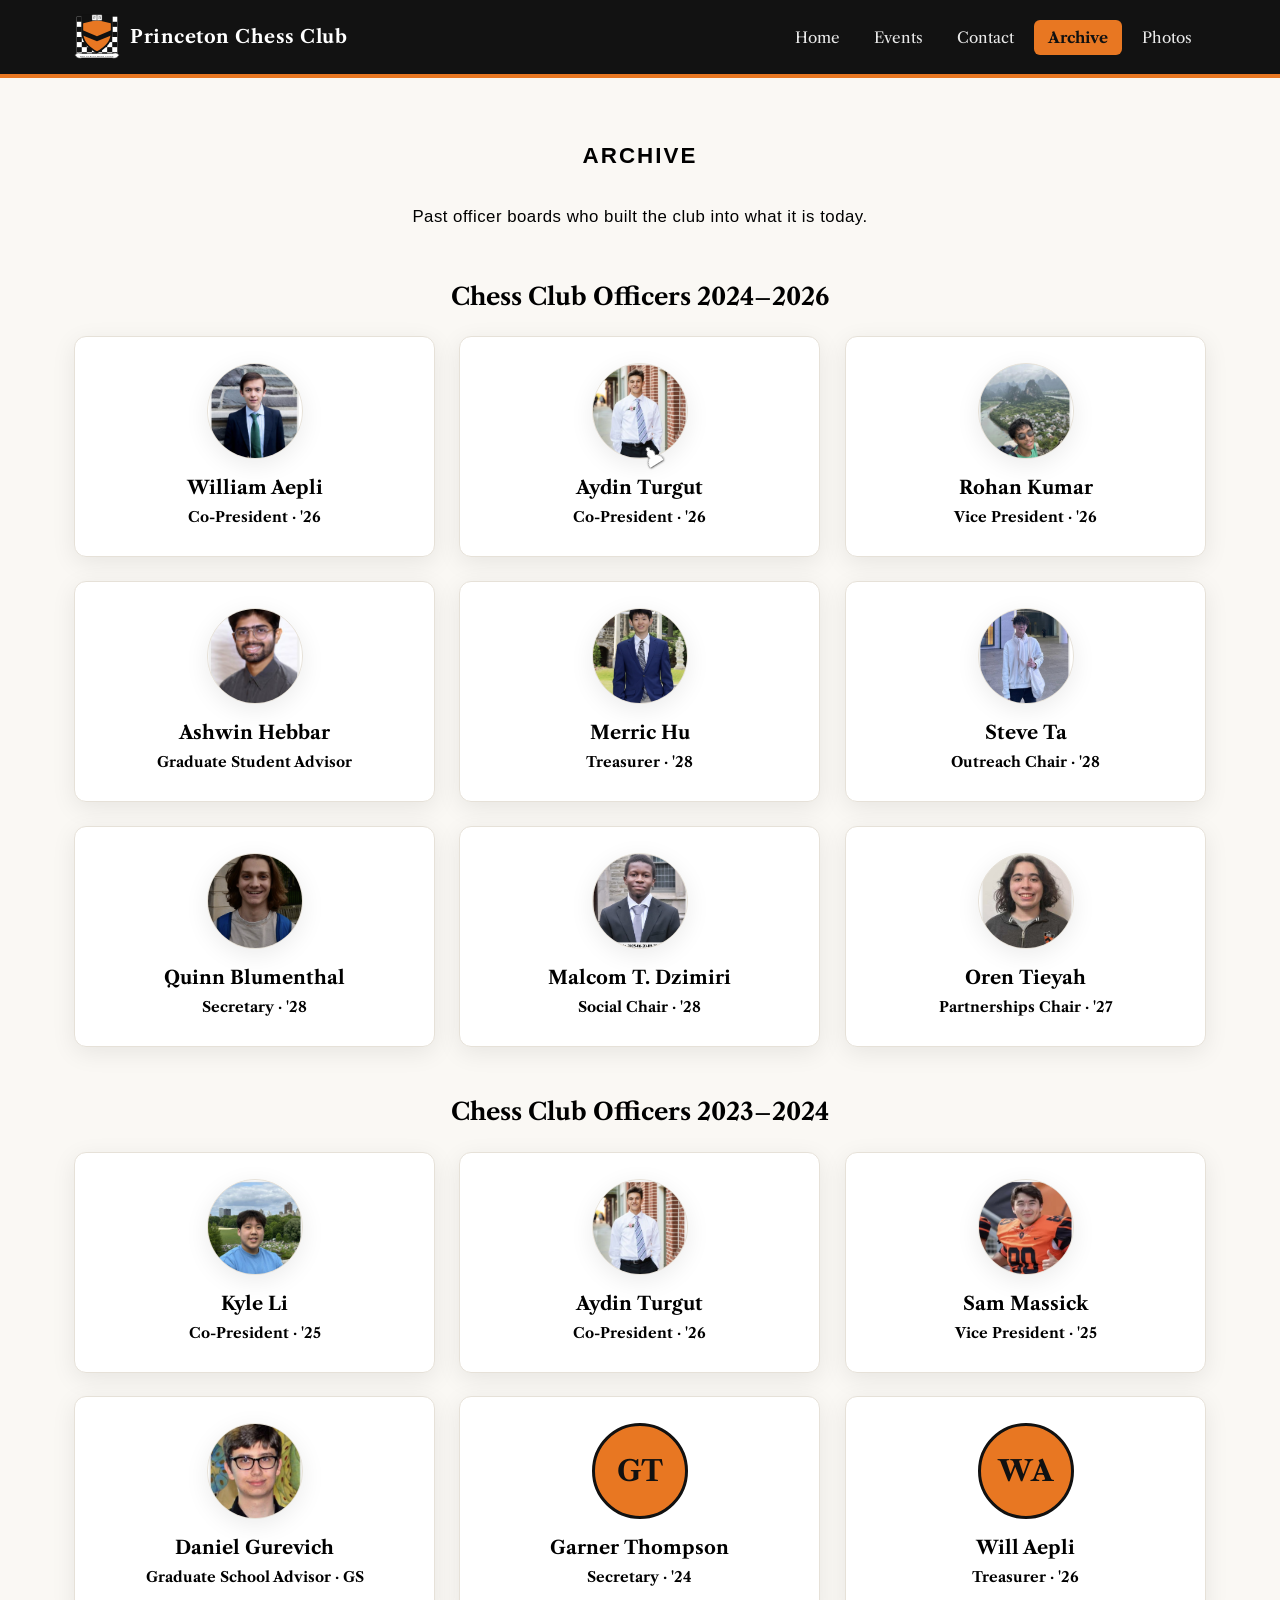
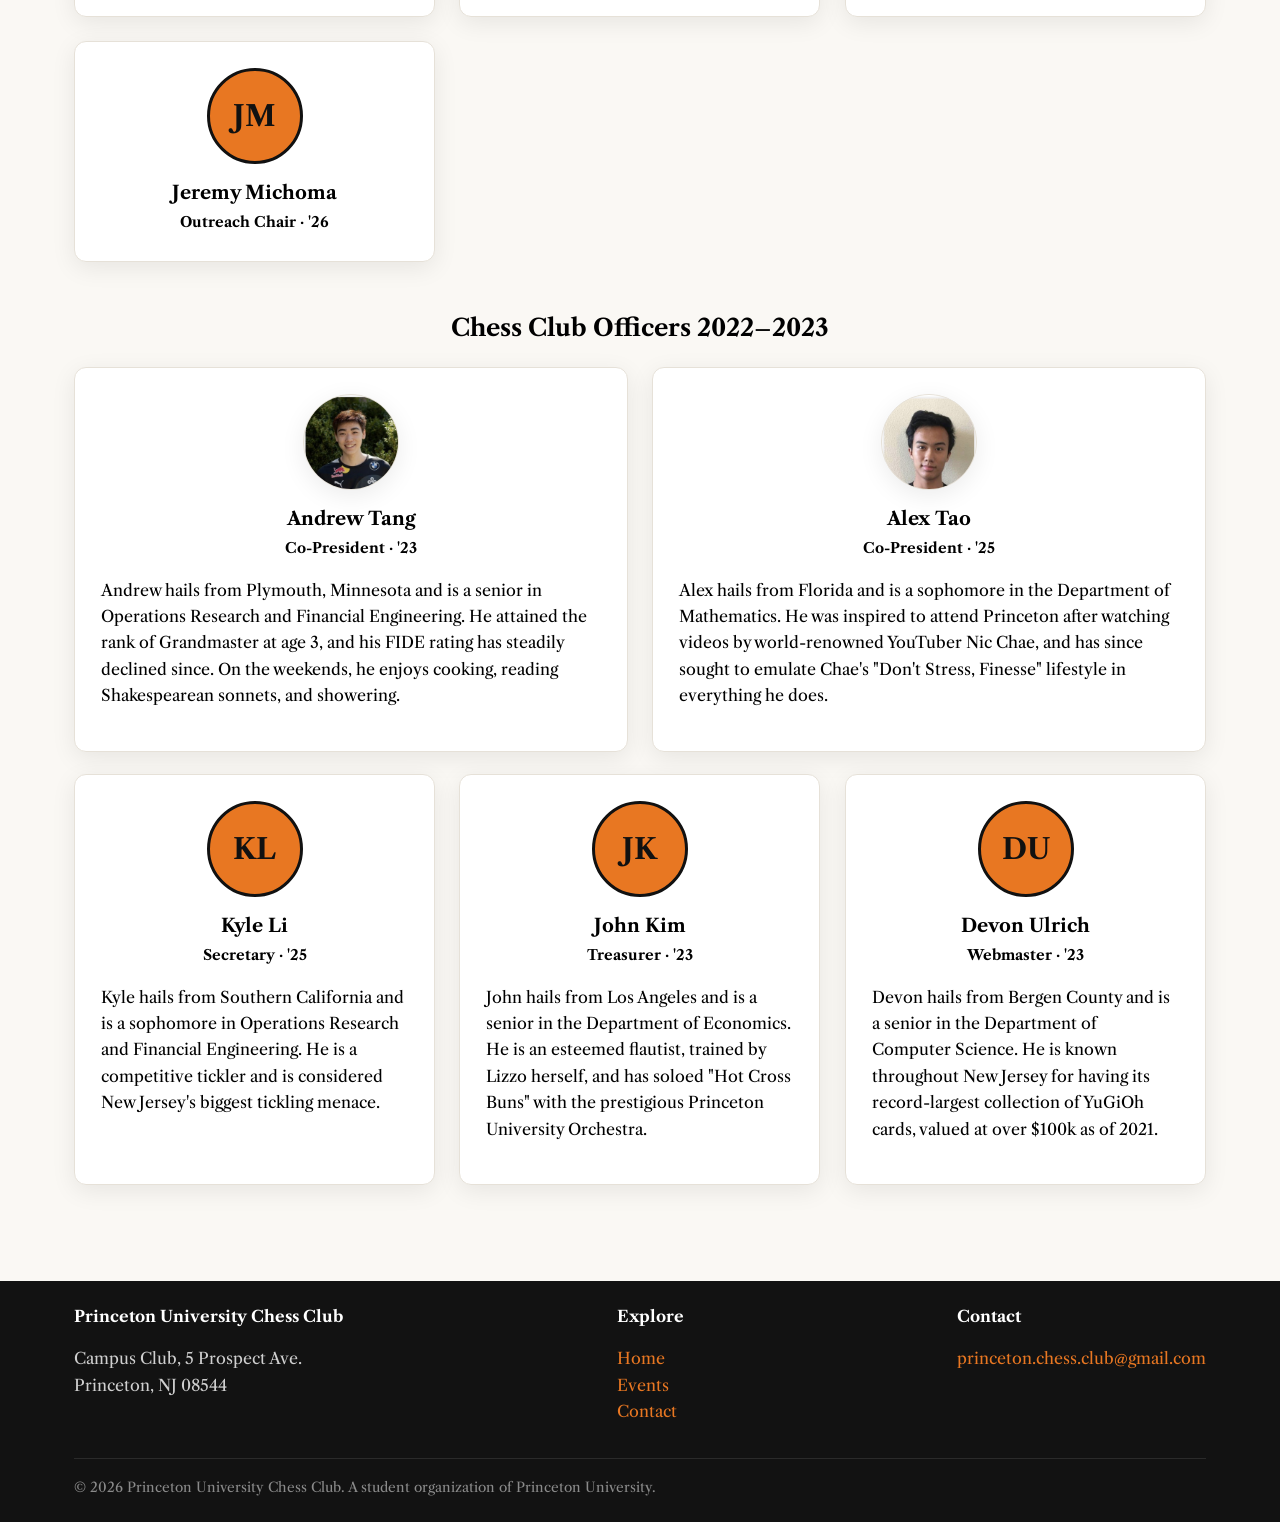
==== commit 2384a77d: "Fix sponsor logos and archive photos - Replace broken Jane Street and ODUS sponsor logos with real i" ====
--- a/archive.html
+++ b/archive.html
@@ -42,55 +42,55 @@
   <div class="grid cols-3">
     <div class="card member tilt">
       <div class="photo-frame" style="width:96px;height:96px;border-radius:50%;margin:0 auto 14px;">
-        <img class="photo" data-label="William Aepli" src="https://princetonchess.weebly.com/uploads/1/2/2/9/122975584/published/william-aepli-photo.jpg?1750379592" alt="William Aepli">
+        <img class="photo" data-label="William Aepli" src="images/william-aepli-photo.jpg" alt="William Aepli">
       </div>
       <h3>William Aepli</h3><div class="role">Co-President &middot; '26</div>
     </div>
     <div class="card member tilt">
       <div class="photo-frame" style="width:96px;height:96px;border-radius:50%;margin:0 auto 14px;">
-        <img class="photo" data-label="Aydin Turgut" src="https://princetonchess.weebly.com/uploads/1/2/2/9/122975584/published/img-0133.jpeg?1694532935" alt="Aydin Turgut">
+        <img class="photo" data-label="Aydin Turgut" src="images/img-0133.jpg" alt="Aydin Turgut">
       </div>
       <h3>Aydin Turgut</h3><div class="role">Co-President &middot; '26</div>
     </div>
     <div class="card member tilt">
       <div class="photo-frame" style="width:96px;height:96px;border-radius:50%;margin:0 auto 14px;">
-        <img class="photo" data-label="Rohan Kumar" src="https://princetonchess.weebly.com/uploads/1/2/2/9/122975584/published/rohan-kumar.jpg?1750380470" alt="Rohan Kumar">
+        <img class="photo" data-label="Rohan Kumar" src="images/rohan-kumar.jpg" alt="Rohan Kumar">
       </div>
       <h3>Rohan Kumar</h3><div class="role">Vice President &middot; '26</div>
     </div>
     <div class="card member tilt">
       <div class="photo-frame" style="width:96px;height:96px;border-radius:50%;margin:0 auto 14px;">
-        <img class="photo" data-label="Ashwin Hebbar" src="https://princetonchess.weebly.com/uploads/1/2/2/9/122975584/published/ashwin.jpg?1750380491" alt="Ashwin Hebbar">
+        <img class="photo" data-label="Ashwin Hebbar" src="images/ashwin.jpg" alt="Ashwin Hebbar">
       </div>
       <h3>Ashwin Hebbar</h3><div class="role">Graduate Student Advisor</div>
     </div>
     <div class="card member tilt">
       <div class="photo-frame" style="width:96px;height:96px;border-radius:50%;margin:0 auto 14px;">
-        <img class="photo" data-label="Merric Hu" src="https://princetonchess.weebly.com/uploads/1/2/2/9/122975584/published/merric-hu.jpg?1750380243" alt="Merric Hu">
+        <img class="photo" data-label="Merric Hu" src="images/merric-hu.jpg" alt="Merric Hu">
       </div>
       <h3>Merric Hu</h3><div class="role">Treasurer &middot; '28</div>
     </div>
     <div class="card member tilt">
       <div class="photo-frame" style="width:96px;height:96px;border-radius:50%;margin:0 auto 14px;">
-        <img class="photo" data-label="Steve Ta" src="https://princetonchess.weebly.com/uploads/1/2/2/9/122975584/published/photo-2025-06-19-18-41-40.png?1750380656" alt="Steve Ta">
+        <img class="photo" data-label="Steve Ta" src="images/steve-ta.jpg" alt="Steve Ta">
       </div>
       <h3>Steve Ta</h3><div class="role">Outreach Chair &middot; '28</div>
     </div>
     <div class="card member tilt">
       <div class="photo-frame" style="width:96px;height:96px;border-radius:50%;margin:0 auto 14px;">
-        <img class="photo" data-label="Quinn Blumenthal" src="https://princetonchess.weebly.com/uploads/1/2/2/9/122975584/published/img-20250702-160447-2.jpg?1751498230" alt="Quinn Blumenthal">
+        <img class="photo" data-label="Quinn Blumenthal" src="images/princeton-blitz.jpg" alt="Quinn Blumenthal">
       </div>
       <h3>Quinn Blumenthal</h3><div class="role">Secretary &middot; '28</div>
     </div>
     <div class="card member tilt">
       <div class="photo-frame" style="width:96px;height:96px;border-radius:50%;margin:0 auto 14px;">
-        <img class="photo" data-label="Malcom T. Dzimiri" src="https://princetonchess.weebly.com/uploads/1/2/2/9/122975584/published/photo-2025-06-20-09-20-05.png?1750461741" alt="Malcom Tafadzwa Dzimiri">
+        <img class="photo" data-label="Malcom T. Dzimiri" src="images/malcom-dzimiri.jpg" alt="Malcom Tafadzwa Dzimiri">
       </div>
       <h3>Malcom T. Dzimiri</h3><div class="role">Social Chair &middot; '28</div>
     </div>
     <div class="card member tilt">
       <div class="photo-frame" style="width:96px;height:96px;border-radius:50%;margin:0 auto 14px;">
-        <img class="photo" data-label="Oren Tieyah" src="https://princetonchess.weebly.com/uploads/1/2/2/9/122975584/published/me-image.jpg?1750805683" alt="Oren Tieyah">
+        <img class="photo" data-label="Oren Tieyah" src="images/me-image.jpg" alt="Oren Tieyah">
       </div>
       <h3>Oren Tieyah</h3><div class="role">Partnerships Chair &middot; '27</div>
     </div>
@@ -101,25 +101,25 @@
   <div class="grid cols-3">
     <div class="card member tilt">
       <div class="photo-frame" style="width:96px;height:96px;border-radius:50%;margin:0 auto 14px;">
-        <img class="photo" data-label="Kyle Li" src="https://princetonchess.weebly.com/uploads/1/2/2/9/122975584/published/img-2688_1.jpg" alt="Kyle Li">
+        <img class="photo" data-label="Kyle Li" src="images/img-2688_1.jpg" alt="Kyle Li">
       </div>
       <h3>Kyle Li</h3><div class="role">Co-President &middot; '25</div>
     </div>
     <div class="card member tilt">
       <div class="photo-frame" style="width:96px;height:96px;border-radius:50%;margin:0 auto 14px;">
-        <img class="photo" data-label="Aydin Turgut" src="https://princetonchess.weebly.com/uploads/1/2/2/9/122975584/editor/img-0133_1.jpeg" alt="Aydin Turgut">
+        <img class="photo" data-label="Aydin Turgut" src="images/img-0133_1.jpg" alt="Aydin Turgut">
       </div>
       <h3>Aydin Turgut</h3><div class="role">Co-President &middot; '26</div>
     </div>
     <div class="card member tilt">
       <div class="photo-frame" style="width:96px;height:96px;border-radius:50%;margin:0 auto 14px;">
-        <img class="photo" data-label="Sam Massick" src="https://princetonchess.weebly.com/uploads/1/2/2/9/122975584/published/sam_1.webp" alt="Sam Massick">
+        <img class="photo" data-label="Sam Massick" src="images/sam_1.jpg" alt="Sam Massick">
       </div>
       <h3>Sam Massick</h3><div class="role">Vice President &middot; '25</div>
     </div>
     <div class="card member tilt">
       <div class="photo-frame" style="width:96px;height:96px;border-radius:50%;margin:0 auto 14px;">
-        <img class="photo" data-label="Daniel Gurevich" src="https://princetonchess.weebly.com/uploads/1/2/2/9/122975584/daniel_1.jpeg" alt="Daniel Gurevich">
+        <img class="photo" data-label="Daniel Gurevich" src="images/daniel_1.jpg" alt="Daniel Gurevich">
       </div>
       <h3>Daniel Gurevich</h3><div class="role">Graduate School Advisor &middot; GS</div>
     </div>
@@ -133,14 +133,14 @@
   <div class="grid cols-2">
     <div class="card member tilt">
       <div class="photo-frame" style="width:96px;height:96px;border-radius:50%;margin:0 auto 14px;">
-        <img class="photo" data-label="Andrew Tang" src="https://princetonchess.weebly.com/uploads/1/2/2/9/122975584/published/penguin_1.jpg" alt="Andrew Tang">
+        <img class="photo" data-label="Andrew Tang" src="images/penguin_1.jpg" alt="Andrew Tang">
       </div>
       <h3>Andrew Tang</h3><div class="role">Co-President &middot; '23</div>
       <p style="text-align:left;">Andrew hails from Plymouth, Minnesota and is a senior in Operations Research and Financial Engineering. He attained the rank of Grandmaster at age 3, and his FIDE rating has steadily declined since. On the weekends, he enjoys cooking, reading Shakespearean sonnets, and showering.</p>
     </div>
     <div class="card member tilt">
       <div class="photo-frame" style="width:96px;height:96px;border-radius:50%;margin:0 auto 14px;">
-        <img class="photo" data-label="Alex Tao" src="https://princetonchess.weebly.com/uploads/1/2/2/9/122975584/editor/img-5971_1.jpg" alt="Alex Tao">
+        <img class="photo" data-label="Alex Tao" src="images/img-5971_1.jpg" alt="Alex Tao">
       </div>
       <h3>Alex Tao</h3><div class="role">Co-President &middot; '25</div>
       <p style="text-align:left;">Alex hails from Florida and is a sophomore in the Department of Mathematics. He was inspired to attend Princeton after watching videos by world-renowned YouTuber Nic Chae, and has since sought to emulate Chae's "Don't Stress, Finesse" lifestyle in everything he does.</p>
--- a/styles.css
+++ b/styles.css
@@ -478,7 +478,6 @@
 }
 
 /* Speech-bubble overlay: full opacity, on top, NOT faded/blended like the sketch. */
-.etch-scene { }
 .etch-scene svg.etch-bubbles {
   position: absolute; inset: 0; width: 100%; height: 100%;
   opacity: 1; mix-blend-mode: normal; color: inherit; pointer-events: none;
@@ -599,24 +598,22 @@
 /* A photo that sits above an event write-up — breaks out to full viewport width */
 .event-photo {
   margin: 0 0 22px;
-  width: 100vw;
-  position: relative;
-  left: 50%;
-  right: 50%;
-  margin-left: -50vw;
-  margin-right: -50vw;
+  max-width: 1000px; width: 100%;
+
+  margin-left: auto;
+  margin-right: auto;
 }
 .event-photo .photo-frame {
-  border-radius: 0;
-  border-left: none;
-  border-right: none;
+  border-radius: 12px;
+  max-height: 500px;
+  overflow: hidden;
 }
 .event-photo .photo-frame img {
   width: 100%;
-  height: auto;
-  object-fit: initial;
-  image-rendering: -webkit-optimize-contrast;
-  image-rendering: crisp-edges;
+  height: 100%;
+  object-fit: cover;
+  object-position: center 30%;
+  display: block;
 }
 .event-photo .credit {
   font-size: .85rem; color: var(--muted); margin-top: 6px; font-style: italic;
@@ -625,12 +622,10 @@
 
 /* Full-width photo grids (e.g. cols-2) */
 .grid.cols-2:has(.event-photo) {
-  width: 100vw;
-  position: relative;
-  left: 50%;
-  right: 50%;
-  margin-left: -50vw;
-  margin-right: -50vw;
+  max-width: 1000px; width: 100%;
+
+  margin-left: auto;
+  margin-right: auto;
   padding: 0;
   gap: 4px;
 }
@@ -643,15 +638,14 @@
   margin-bottom: 0;
 }
 .grid.cols-2:has(.event-photo) .event-photo .photo-frame {
-  max-height: 420px;
-  background: #1a1a1a;
+  max-height: 400px;
+  overflow: hidden;
 }
 .grid.cols-2:has(.event-photo) .event-photo .photo-frame img {
   width: 100%;
-  height: auto;
-  object-fit: initial;
-  image-rendering: -webkit-optimize-contrast;
-  image-rendering: crisp-edges;
+  height: 100%;
+  object-fit: cover;
+  object-position: center center;
 }
 .grid.cols-2:has(.event-photo) .event-photo .credit {
   max-width: none;
